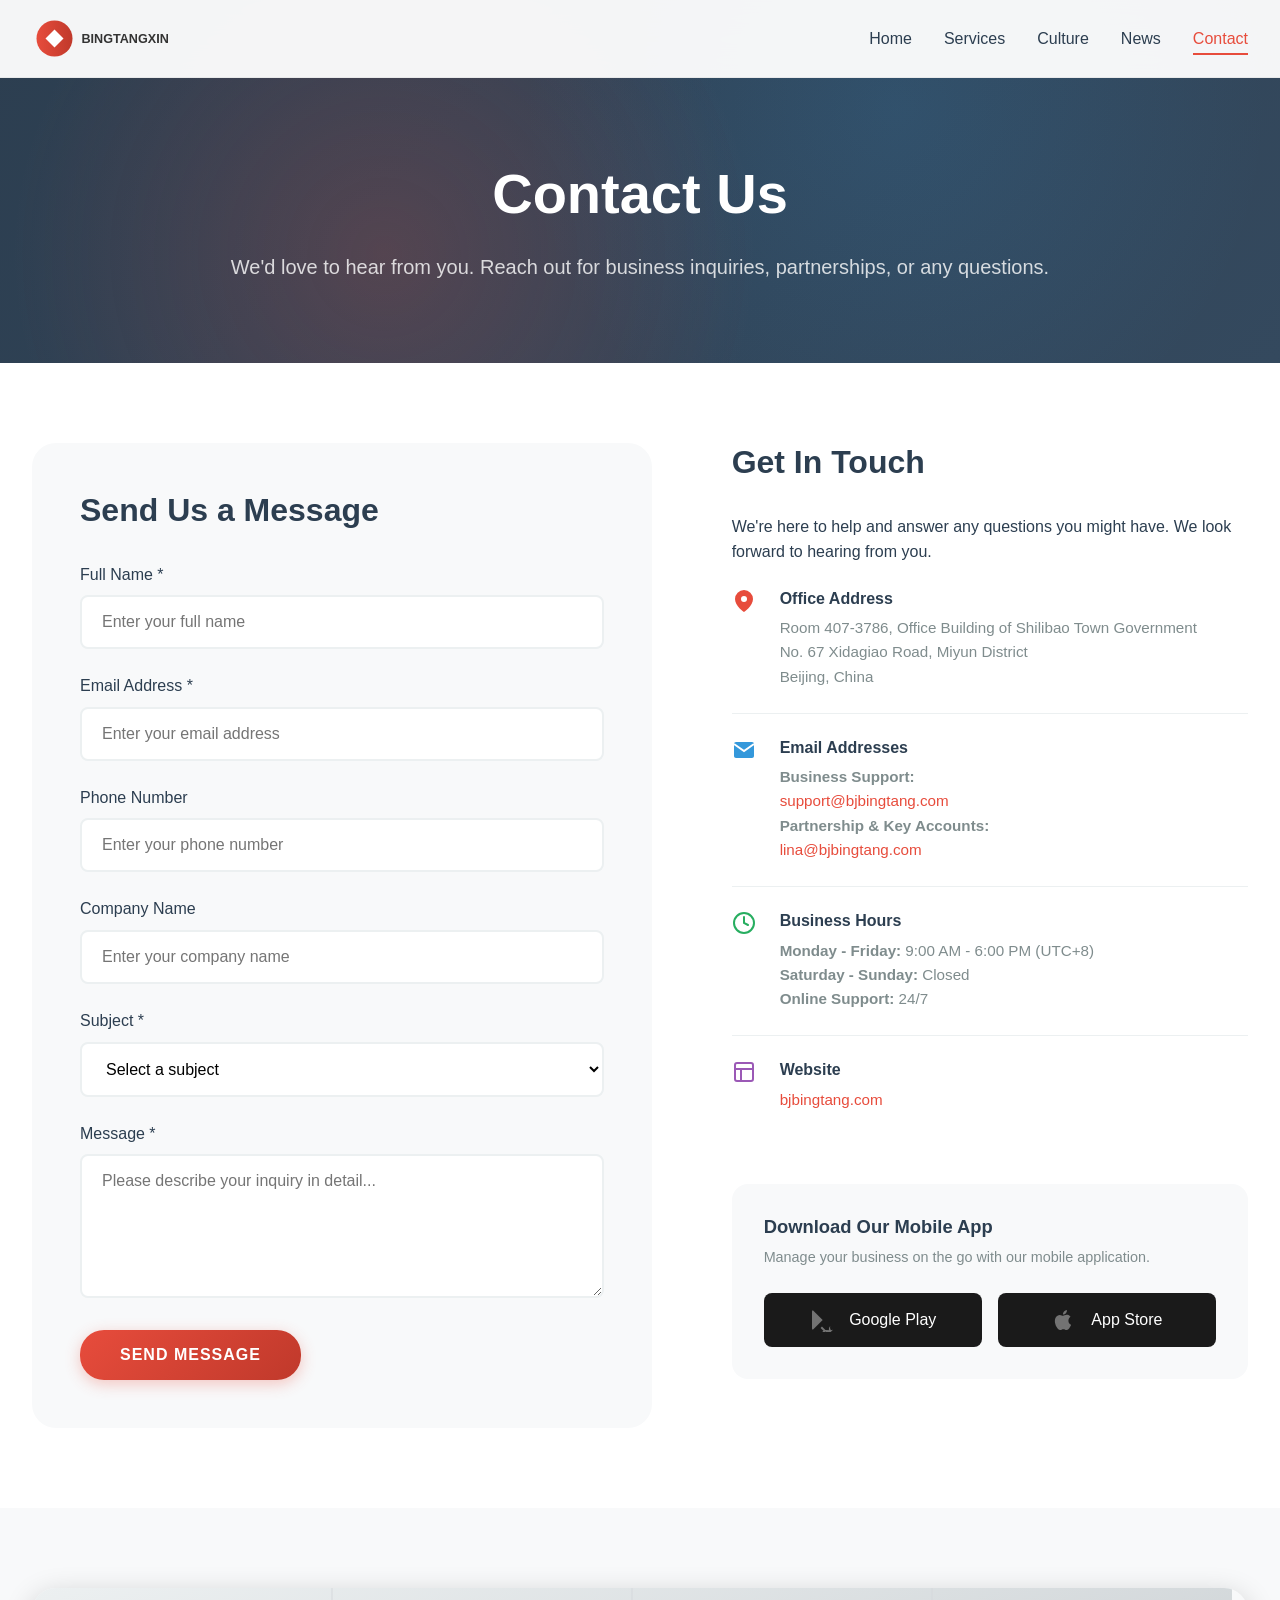
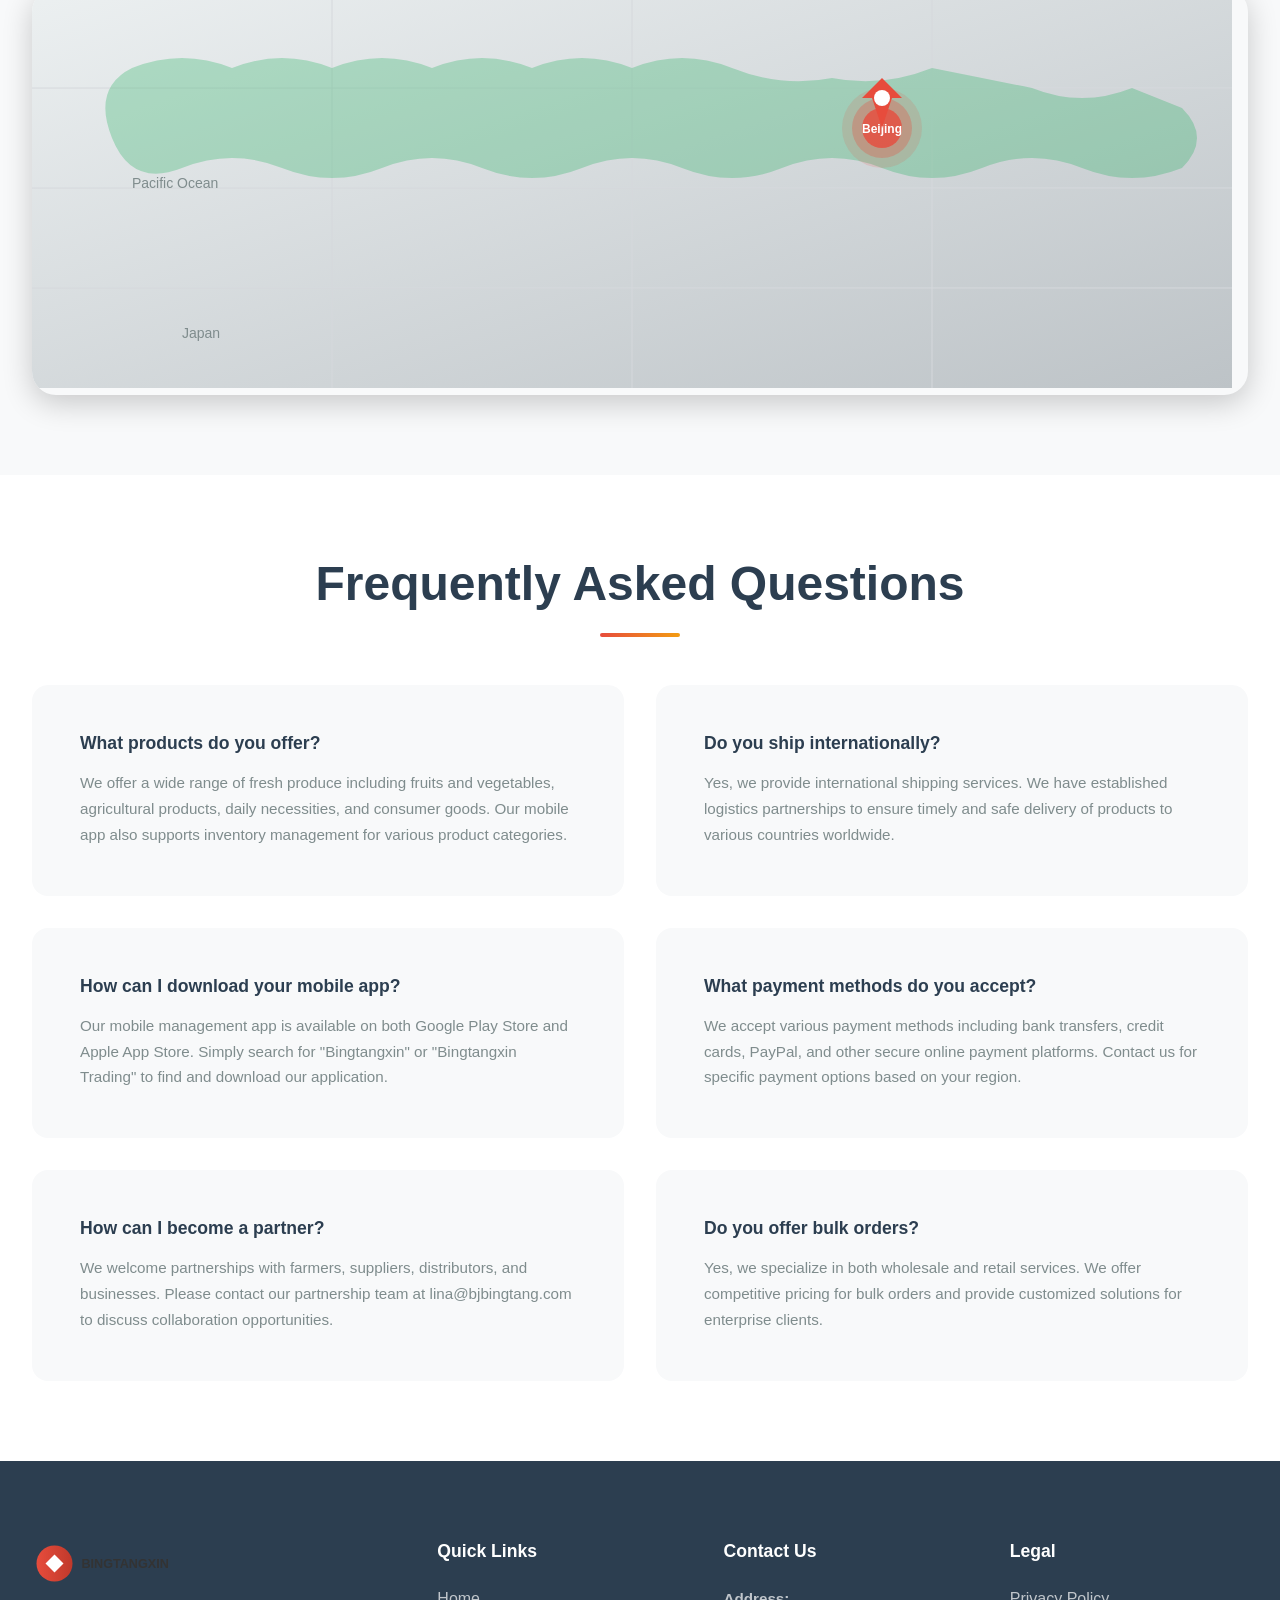
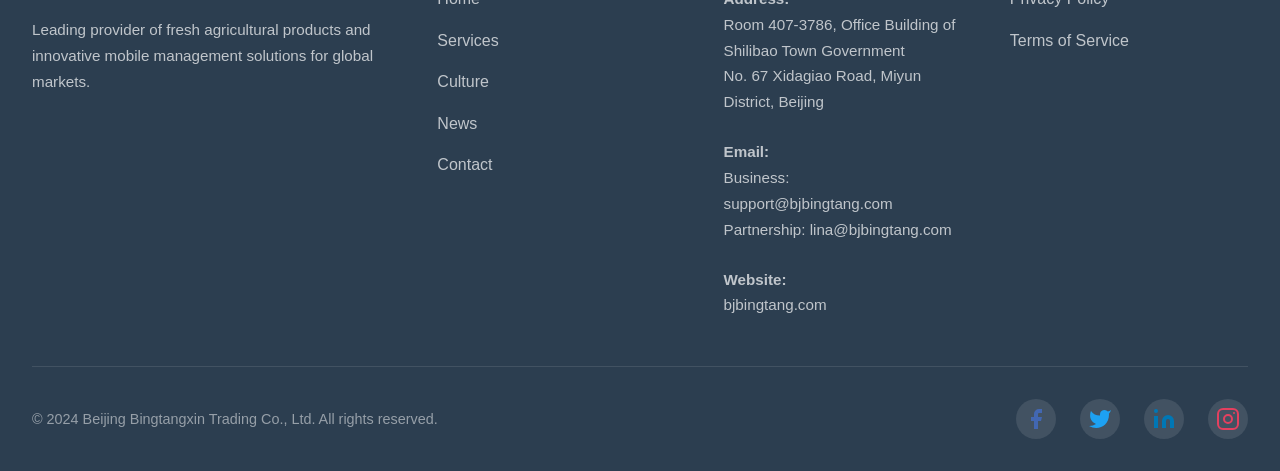
==== contact.html @ b42d0521 "bjjinlei" ====
<!DOCTYPE html>
<html lang="en">
<head>
    <meta charset="UTF-8">
    <meta name="viewport" content="width=device-width, initial-scale=1.0">
    <meta name="description" content="Contact Beijing Bingtangxin Trading Co., Ltd. - Get in touch with us for business inquiries, partnerships, and support.">
    <meta name="keywords" content="contact us, business inquiry, partnership, customer support, Beijing trading company">
    <meta name="robots" content="index, follow">
    <meta name="author" content="Beijing Bingtangxin Trading Co., Ltd.">
    <meta property="og:title" content="Contact Us - Beijing Bingtangxin Trading Co., Ltd.">
    <meta property="og:description" content="Get in touch with us for business inquiries, partnerships, and support. We're here to help.">
    <meta property="og:type" content="website">
    <meta property="og:url" content="https://bjbingtang.com/contact.html">
    <link rel="canonical" href="https://bjbingtang.com/contact.html">
    <title>Contact Us - Beijing Bingtangxin Trading Co., Ltd.</title>
    <link rel="stylesheet" href="css/style.css">
</head>
<body>
    <!-- Navigation -->
    <nav class="navbar" id="navbar">
        <div class="nav-container">
            <a href="index.html" class="logo">
                <svg viewBox="0 0 200 50" width="180" height="45">
                    <defs>
                        <linearGradient id="logoGrad" x1="0%" y1="0%" x2="100%" y2="0%">
                            <stop offset="0%" style="stop-color:#e74c3c"/>
                            <stop offset="100%" style="stop-color:#c0392b"/>
                        </linearGradient>
                    </defs>
                    <circle cx="25" cy="25" r="20" fill="url(#logoGrad)"/>
                    <path d="M15 25 L25 15 L35 25 L25 35 Z" fill="white"/>
                    <text x="55" y="30" font-family="Arial, sans-serif" font-size="14" font-weight="bold" fill="#333">BINGTANGXIN</text>
                </svg>
            </a>
            <ul class="nav-menu" id="navMenu">
                <li><a href="index.html">Home</a></li>
                <li><a href="services.html">Services</a></li>
                <li><a href="culture.html">Culture</a></li>
                <li><a href="news.html">News</a></li>
                <li><a href="contact.html" class="active">Contact</a></li>
            </ul>
            <button class="menu-toggle" id="menuToggle">
                <svg viewBox="0 0 24 24" width="24" height="24">
                    <path d="M3 12h18M3 6h18M3 18h18" stroke="currentColor" stroke-width="2" stroke-linecap="round"/>
                </svg>
            </button>
        </div>
    </nav>

    <!-- Page Header -->
    <section class="page-header">
        <div class="page-header-content">
            <h1 class="animate-fade-in">Contact Us</h1>
            <p class="animate-fade-in-delay">We'd love to hear from you. Reach out for business inquiries, partnerships, or any questions.</p>
        </div>
    </section>

    <!-- Contact Section -->
    <section class="contact-section">
        <div class="container">
            <div class="contact-grid">
                <!-- Contact Form -->
                <div class="contact-form-wrapper animate-on-scroll">
                    <h2>Send Us a Message</h2>
                    <form class="contact-form" id="contactForm">
                        <div class="form-group">
                            <label for="name">Full Name *</label>
                            <input type="text" id="name" name="name" required placeholder="Enter your full name">
                        </div>
                        <div class="form-group">
                            <label for="email">Email Address *</label>
                            <input type="email" id="email" name="email" required placeholder="Enter your email address">
                        </div>
                        <div class="form-group">
                            <label for="phone">Phone Number</label>
                            <input type="tel" id="phone" name="phone" placeholder="Enter your phone number">
                        </div>
                        <div class="form-group">
                            <label for="company">Company Name</label>
                            <input type="text" id="company" name="company" placeholder="Enter your company name">
                        </div>
                        <div class="form-group">
                            <label for="subject">Subject *</label>
                            <select id="subject" name="subject" required>
                                <option value="">Select a subject</option>
                                <option value="business">Business Inquiry</option>
                                <option value="partnership">Partnership Opportunity</option>
                                <option value="support">Technical Support</option>
                                <option value="products">Product Information</option>
                                <option value="mobile-app">Mobile App Support</option>
                                <option value="other">Other</option>
                            </select>
                        </div>
                        <div class="form-group">
                            <label for="message">Message *</label>
                            <textarea id="message" name="message" rows="6" required placeholder="Please describe your inquiry in detail..."></textarea>
                        </div>
                        <button type="submit" class="btn btn-primary">Send Message</button>
                    </form>
                </div>

                <!-- Contact Information -->
                <div class="contact-info-wrapper animate-on-scroll">
                    <h2>Get In Touch</h2>
                    <p>We're here to help and answer any questions you might have. We look forward to hearing from you.</p>
                    
                    <div class="contact-details">
                        <div class="contact-item">
                            <div class="contact-icon">
                                <svg viewBox="0 0 24 24" width="24" height="24">
                                    <path d="M21 10c0 7-9 13-9 13s-9-6-9-13a9 9 0 0118 0z" fill="#e74c3c"/>
                                    <circle cx="12" cy="10" r="3" fill="white"/>
                                </svg>
                            </div>
                            <div class="contact-text">
                                <h3>Office Address</h3>
                                <p>Room 407-3786, Office Building of Shilibao Town Government<br>No. 67 Xidagiao Road, Miyun District<br>Beijing, China</p>
                            </div>
                        </div>

                        <div class="contact-item">
                            <div class="contact-icon">
                                <svg viewBox="0 0 24 24" width="24" height="24">
                                    <path d="M4 4h16c1.1 0 2 .9 2 2v12c0 1.1-.9 2-2 2H4c-1.1 0-2-.9-2-2V6c0-1.1.9-2 2-2z" fill="#3498db"/>
                                    <polyline points="22,6 12,13 2,6" stroke="white" stroke-width="2" fill="none"/>
                                </svg>
                            </div>
                            <div class="contact-text">
                                <h3>Email Addresses</h3>
                                <p><strong>Business Support:</strong><br><a href="mailto:support@bjbingtang.com">support@bjbingtang.com</a></p>
                                <p><strong>Partnership & Key Accounts:</strong><br><a href="mailto:lina@bjbingtang.com">lina@bjbingtang.com</a></p>
                            </div>
                        </div>

                        <div class="contact-item">
                            <div class="contact-icon">
                                <svg viewBox="0 0 24 24" width="24" height="24">
                                    <circle cx="12" cy="12" r="10" stroke="#27ae60" stroke-width="2" fill="none"/>
                                    <path d="M12 6v6l4 2" stroke="#27ae60" stroke-width="2" stroke-linecap="round" fill="none"/>
                                </svg>
                            </div>
                            <div class="contact-text">
                                <h3>Business Hours</h3>
                                <p><strong>Monday - Friday:</strong> 9:00 AM - 6:00 PM (UTC+8)<br><strong>Saturday - Sunday:</strong> Closed<br><strong>Online Support:</strong> 24/7</p>
                            </div>
                        </div>

                        <div class="contact-item">
                            <div class="contact-icon">
                                <svg viewBox="0 0 24 24" width="24" height="24">
                                    <rect x="3" y="3" width="18" height="18" rx="2" stroke="#9b59b6" stroke-width="2" fill="none"/>
                                    <path d="M3 9h18M9 21V9" stroke="#9b59b6" stroke-width="2"/>
                                </svg>
                            </div>
                            <div class="contact-text">
                                <h3>Website</h3>
                                <p><a href="https://bjbingtang.com" target="_blank">bjbingtang.com</a></p>
                            </div>
                        </div>
                    </div>

                    <!-- Mobile App Download -->
                    <div class="app-download-section">
                        <h3>Download Our Mobile App</h3>
                        <p>Manage your business on the go with our mobile application.</p>
                        <div class="app-buttons">
                            <a href="https://play.google.com/store" target="_blank" class="app-store-btn">
                                <svg viewBox="0 0 24 24" width="24" height="24">
                                    <path d="M3 20.5v-17c0-.59.34-1.11.84-1.35L13.69 12l-9.85 9.85c-.5-.24-.84-.76-.84-1.35zm13.46 1.5l-3.5-3.5-1.41 1.41 2.88 2.88-2.88 2.88 1.41 1.41 3.5-3.5c.78.5 1.65.79 2.57.79 1.34 0 2.57-.53 3.49-1.39l-.01-.01c-.91-.85-1.45-2.08-1.45-3.39 0-.55.09-1.07.25-1.56l.01.01c-.92.9-1.45 2.15-1.45 3.52 0 1.15.46 2.23 1.25 3.05l3.5-3.5c.16.09.31.2.45.31l.01.01c-.05.03-.11.05-.17.08l.01.01c-1.06.46-2.22.72-3.43.72z" fill="#737373"/>
                                </svg>
                                Google Play
                            </a>
                            <a href="https://apps.apple.com" target="_blank" class="app-store-btn">
                                <svg viewBox="0 0 24 24" width="24" height="24">
                                    <path d="M18.71 19.5c-.83 1.24-1.71 2.45-3.05 2.47-1.34.03-1.77-.79-3.29-.79-1.53 0-2 .77-3.27.82-1.31.05-2.3-1.32-3.14-2.53C4.25 17 2.94 12.45 4.7 9.39c.87-1.52 2.43-2.48 4.12-2.51 1.28-.02 2.5.87 3.29.87.78 0 2.26-1.07 3.81-.91.65.03 2.47.26 3.64 1.98-.09.06-2.17 1.28-2.15 3.81.03 3.02 2.65 4.03 2.68 4.04-.03.07-.42 1.44-1.38 2.83M13 3.5c.73-.83 1.94-1.46 2.94-1.5.13 1.17-.34 2.35-1.04 3.19-.69.85-1.83 1.51-2.95 1.42-.15-1.15.41-2.35 1.05-3.11z" fill="#737373"/>
                                </svg>
                                App Store
                            </a>
                        </div>
                    </div>
                </div>
            </div>
        </div>
    </section>

    <!-- Map Section -->
    <section class="map-section">
        <div class="container">
            <div class="map-wrapper animate-on-scroll">
                <svg viewBox="0 0 1200 400" width="1200" height="400">
                    <defs>
                        <linearGradient id="mapGrad" x1="0%" y1="0%" x2="100%" y2="100%">
                            <stop offset="0%" style="stop-color:#ecf0f1"/>
                            <stop offset="100%" style="stop-color:#bdc3c7"/>
                        </linearGradient>
                    </defs>
                    <rect width="1200" height="400" fill="url(#mapGrad)"/>
                    <!-- Map grid lines -->
                    <path d="M0 100 L1200 100" stroke="#d5d8dc" stroke-width="1"/>
                    <path d="M0 200 L1200 200" stroke="#d5d8dc" stroke-width="1"/>
                    <path d="M0 300 L1200 300" stroke="#d5d8dc" stroke-width="1"/>
                    <path d="M300 0 L300 400" stroke="#d5d8dc" stroke-width="1"/>
                    <path d="M600 0 L600 400" stroke="#d5d8dc" stroke-width="1"/>
                    <path d="M900 0 L900 400" stroke="#d5d8dc" stroke-width="1"/>
                    <!-- China outline simplified -->
                    <path d="M700 80 Q750 100 800 90 Q850 100 900 80 Q950 90 1000 100 Q1050 120 1100 100 L1150 120 Q1180 150 1150 180 Q1100 200 1050 180 Q1000 160 950 180 Q900 200 850 180 Q800 160 750 180 Q700 200 650 180 Q600 160 550 180 Q500 200 450 180 Q400 160 350 180 Q300 200 250 180 Q200 160 150 180 Q100 200 80 150 Q60 100 100 80 Q150 60 200 80 Q250 60 300 80 Q350 60 400 80 Q450 60 500 80 Q550 60 600 80 Q650 60 700 80 Z" fill="#27ae60" opacity="0.3"/>
                    <!-- Beijing marker -->
                    <circle cx="850" cy="140" r="20" fill="#e74c3c" opacity="0.8"/>
                    <circle cx="850" cy="140" r="30" fill="#e74c3c" opacity="0.3"/>
                    <circle cx="850" cy="140" r="40" fill="#e74c3c" opacity="0.15"/>
                    <text x="850" y="145" text-anchor="middle" font-family="Arial" font-size="12" font-weight="bold" fill="white">Beijing</text>
                    <!-- Location pin icon -->
                    <path d="M850 140 L840 110 L830 110 L850 90 L870 110 L860 110 Z" fill="#e74c3c"/>
                    <circle cx="850" cy="110" r="8" fill="white"/>
                    <!-- Labels -->
                    <text x="100" y="200" font-family="Arial" font-size="14" fill="#7f8c8d">Pacific Ocean</text>
                    <text x="150" y="350" font-family="Arial" font-size="14" fill="#7f8c8d">Japan</text>
                    <text x="300" cy="350" font-family="Arial" font-size="14" fill="#7f8c8d">Korea</text>
                </svg>
            </div>
        </div>
    </section>

    <!-- FAQ Section -->
    <section class="faq-section">
        <div class="container">
            <h2 class="section-title animate-on-scroll">Frequently Asked Questions</h2>
            <div class="faq-grid">
                <div class="faq-item animate-on-scroll">
                    <h3>What products do you offer?</h3>
                    <p>We offer a wide range of fresh produce including fruits and vegetables, agricultural products, daily necessities, and consumer goods. Our mobile app also supports inventory management for various product categories.</p>
                </div>
                <div class="faq-item animate-on-scroll">
                    <h3>Do you ship internationally?</h3>
                    <p>Yes, we provide international shipping services. We have established logistics partnerships to ensure timely and safe delivery of products to various countries worldwide.</p>
                </div>
                <div class="faq-item animate-on-scroll">
                    <h3>How can I download your mobile app?</h3>
                    <p>Our mobile management app is available on both Google Play Store and Apple App Store. Simply search for "Bingtangxin" or "Bingtangxin Trading" to find and download our application.</p>
                </div>
                <div class="faq-item animate-on-scroll">
                    <h3>What payment methods do you accept?</h3>
                    <p>We accept various payment methods including bank transfers, credit cards, PayPal, and other secure online payment platforms. Contact us for specific payment options based on your region.</p>
                </div>
                <div class="faq-item animate-on-scroll">
                    <h3>How can I become a partner?</h3>
                    <p>We welcome partnerships with farmers, suppliers, distributors, and businesses. Please contact our partnership team at lina@bjbingtang.com to discuss collaboration opportunities.</p>
                </div>
                <div class="faq-item animate-on-scroll">
                    <h3>Do you offer bulk orders?</h3>
                    <p>Yes, we specialize in both wholesale and retail services. We offer competitive pricing for bulk orders and provide customized solutions for enterprise clients.</p>
                </div>
            </div>
        </div>
    </section>

    <!-- Footer -->
    <footer class="footer" id="footer">
        <div class="container">
            <div class="footer-content">
                <div class="footer-section">
                    <svg viewBox="0 0 200 50" width="180" height="45" class="footer-logo">
                        <defs>
                            <linearGradient id="logoGrad2" x1="0%" y1="0%" x2="100%" y2="0%">
                                <stop offset="0%" style="stop-color:#e74c3c"/>
                                <stop offset="100%" style="stop-color:#c0392b"/>
                            </linearGradient>
                        </defs>
                        <circle cx="25" cy="25" r="20" fill="url(#logoGrad2)"/>
                        <path d="M15 25 L25 15 L35 25 L25 35 Z" fill="white"/>
                        <text x="55" y="30" font-family="Arial, sans-serif" font-size="14" font-weight="bold" fill="#333">BINGTANGXIN</text>
                    </svg>
                    <p>Leading provider of fresh agricultural products and innovative mobile management solutions for global markets.</p>
                </div>
                <div class="footer-section">
                    <h4>Quick Links</h4>
                    <ul>
                        <li><a href="index.html">Home</a></li>
                        <li><a href="services.html">Services</a></li>
                        <li><a href="culture.html">Culture</a></li>
                        <li><a href="news.html">News</a></li>
                        <li><a href="contact.html">Contact</a></li>
                    </ul>
                </div>
                <div class="footer-section">
                    <h4>Contact Us</h4>
                    <p><strong>Address:</strong><br>Room 407-3786, Office Building of Shilibao Town Government<br>No. 67 Xidagiao Road, Miyun District, Beijing</p>
                    <p><strong>Email:</strong><br>Business: support@bjbingtang.com<br>Partnership: lina@bjbingtang.com</p>
                    <p><strong>Website:</strong><br>bjbingtang.com</p>
                </div>
                <div class="footer-section">
                    <h4>Legal</h4>
                    <ul>
                        <li><a href="privacy.html">Privacy Policy</a></li>
                        <li><a href="terms.html">Terms of Service</a></li>
                    </ul>
                </div>
            </div>
            <div class="footer-bottom">
                <p>&copy; 2024 Beijing Bingtangxin Trading Co., Ltd. All rights reserved.</p>
                <div class="social-links">
                    <a href="#" aria-label="Facebook">
                        <svg viewBox="0 0 24 24" width="24" height="24">
                            <path d="M18 2h-3a5 5 0 00-5 5v3H7v4h3v8h4v-8h3l1-4h-4V7a1 1 0 011-1h3z" fill="#4267B2"/>
                        </svg>
                    </a>
                    <a href="#" aria-label="Twitter">
                        <svg viewBox="0 0 24 24" width="24" height="24">
                            <path d="M23 3a10.9 10.9 0 01-3.14 1.53 4.48 4.48 0 00-7.86 3v1A10.66 10.66 0 013 4s-4 9 5 13a11.64 11.64 0 01-7 2c9 5 20 0 20-11.5a4.5 4.5 0 00-.08-.83A7.72 7.72 0 0023 3z" fill="#1DA1F2"/>
                        </svg>
                    </a>
                    <a href="#" aria-label="LinkedIn">
                        <svg viewBox="0 0 24 24" width="24" height="24">
                            <path d="M16 8a6 6 0 016 6v7h-4v-7a2 2 0 00-2-2 2 2 0 00-2 2v7h-4v-7a6 6 0 016-6zM2 9h4v12H2zM4 6a2 2 0 100-4 2 2 0 000 4z" fill="#0077B5"/>
                        </svg>
                    </a>
                    <a href="#" aria-label="Instagram">
                        <svg viewBox="0 0 24 24" width="24" height="24">
                            <rect x="2" y="2" width="20" height="20" rx="5" stroke="#E4405F" stroke-width="2" fill="none"/>
                            <circle cx="12" cy="12" r="4" stroke="#E4405F" stroke-width="2" fill="none"/>
                            <circle cx="18" cy="6" r="1" fill="#E4405F"/>
                        </svg>
                    </a>
                </div>
            </div>
        </div>
    </footer>

    <script src="js/main.js"></script>
</body>
</html>
---- css/style.css ----
/* ================================================
   Beijing Bingtangxin Trading Co., Ltd.
   Corporate Website Styles
   Tesla-Inspired Modern Design
   ================================================ */

/* ================================================
   CSS Variables & Reset
   ================================================ */
:root {
    /* Primary Colors */
    --primary-color: #e74c3c;
    --primary-dark: #c0392b;
    --primary-light: #ec7063;
    
    /* Secondary Colors */
    --secondary-color: #2c3e50;
    --secondary-light: #34495e;
    
    /* Accent Colors */
    --accent-green: #27ae60;
    --accent-blue: #3498db;
    --accent-orange: #f39c12;
    --accent-purple: #9b59b6;
    --accent-teal: #1abc9c;
    
    /* Neutral Colors */
    --white: #ffffff;
    --off-white: #f8f9fa;
    --light-gray: #ecf0f1;
    --medium-gray: #bdc3c7;
    --dark-gray: #7f8c8d;
    --black: #1a1a1a;
    
    /* Typography */
    --font-primary: 'Segoe UI', Roboto, Helvetica, Arial, sans-serif;
    --font-heading: 'Segoe UI', Roboto, Helvetica, Arial, sans-serif;
    
    /* Spacing */
    --spacing-xs: 0.5rem;
    --spacing-sm: 1rem;
    --spacing-md: 1.5rem;
    --spacing-lg: 2rem;
    --spacing-xl: 3rem;
    --spacing-xxl: 5rem;
    
    /* Transitions */
    --transition-fast: 0.2s ease;
    --transition-normal: 0.3s ease;
    --transition-slow: 0.5s ease;
    --transition-smooth: 0.6s cubic-bezier(0.4, 0, 0.2, 1);
    
    /* Shadows */
    --shadow-sm: 0 2px 4px rgba(0, 0, 0, 0.1);
    --shadow-md: 0 4px 12px rgba(0, 0, 0, 0.15);
    --shadow-lg: 0 8px 30px rgba(0, 0, 0, 0.2);
    --shadow-xl: 0 20px 60px rgba(0, 0, 0, 0.3);
    
    /* Border Radius */
    --radius-sm: 4px;
    --radius-md: 8px;
    --radius-lg: 16px;
    --radius-xl: 24px;
    --radius-full: 50%;
}

/* Reset & Base */
*, *::before, *::after {
    margin: 0;
    padding: 0;
    box-sizing: border-box;
}

html {
    scroll-behavior: smooth;
    font-size: 16px;
}

body {
    font-family: var(--font-primary);
    font-size: 1rem;
    line-height: 1.6;
    color: var(--secondary-color);
    background-color: var(--white);
    overflow-x: hidden;
    -webkit-font-smoothing: antialiased;
    -moz-osx-font-smoothing: grayscale;
}

a {
    text-decoration: none;
    color: inherit;
    transition: var(--transition-fast);
}

ul {
    list-style: none;
}

img {
    max-width: 100%;
    height: auto;
    display: block;
}

button {
    font-family: inherit;
    cursor: pointer;
    border: none;
    outline: none;
    background: none;
}

input, textarea, select {
    font-family: inherit;
    font-size: inherit;
    outline: none;
    border: none;
}

/* ================================================
   Container
   ================================================ */
.container {
    width: 100%;
    max-width: 1400px;
    margin: 0 auto;
    padding: 0 var(--spacing-lg);
}

/* ================================================
   Typography
   ================================================ */
h1, h2, h3, h4, h5, h6 {
    font-family: var(--font-heading);
    font-weight: 600;
    line-height: 1.2;
    color: var(--secondary-color);
}

h1 { font-size: 3.5rem; }
h2 { font-size: 2.5rem; }
h3 { font-size: 1.75rem; }
h4 { font-size: 1.25rem; }

.section-title {
    text-align: center;
    font-size: 3rem;
    margin-bottom: var(--spacing-xl);
    position: relative;
    padding-bottom: var(--spacing-md);
}

.section-title::after {
    content: '';
    position: absolute;
    bottom: 0;
    left: 50%;
    transform: translateX(-50%);
    width: 80px;
    height: 4px;
    background: linear-gradient(90deg, var(--primary-color), var(--accent-orange));
    border-radius: 2px;
}

.section-badge {
    display: inline-block;
    padding: 0.5rem 1.5rem;
    background: linear-gradient(135deg, var(--primary-color), var(--primary-dark));
    color: var(--white);
    font-size: 0.875rem;
    font-weight: 600;
    text-transform: uppercase;
    letter-spacing: 2px;
    border-radius: var(--radius-xl);
    margin-bottom: var(--spacing-md);
}

/* ================================================
   Navigation
   ================================================ */
.navbar {
    position: fixed;
    top: 0;
    left: 0;
    width: 100%;
    z-index: 1000;
    background: rgba(255, 255, 255, 0.95);
    backdrop-filter: blur(20px);
    -webkit-backdrop-filter: blur(20px);
    border-bottom: 1px solid rgba(0, 0, 0, 0.05);
    transition: var(--transition-smooth);
}

.navbar.scrolled {
    background: rgba(255, 255, 255, 0.98);
    box-shadow: var(--shadow-md);
}

.nav-container {
    display: flex;
    justify-content: space-between;
    align-items: center;
    max-width: 1400px;
    margin: 0 auto;
    padding: 1rem 2rem;
}

.logo {
    display: flex;
    align-items: center;
    transition: var(--transition-normal);
}

.logo:hover {
    transform: scale(1.02);
}

.nav-menu {
    display: flex;
    gap: var(--spacing-lg);
    align-items: center;
}

.nav-menu li a {
    position: relative;
    padding: 0.5rem 0;
    font-weight: 500;
    color: var(--secondary-color);
    transition: var(--transition-normal);
}

.nav-menu li a::after {
    content: '';
    position: absolute;
    bottom: 0;
    left: 0;
    width: 0;
    height: 2px;
    background: var(--primary-color);
    transition: var(--transition-normal);
}

.nav-menu li a:hover::after,
.nav-menu li a.active::after {
    width: 100%;
}

.nav-menu li a:hover,
.nav-menu li a.active {
    color: var(--primary-color);
}

.menu-toggle {
    display: none;
    padding: 0.5rem;
    color: var(--secondary-color);
    transition: var(--transition-fast);
}

.menu-toggle:hover {
    color: var(--primary-color);
}

/* ================================================
   Buttons
   ================================================ */
.btn {
    display: inline-flex;
    align-items: center;
    justify-content: center;
    padding: 1rem 2.5rem;
    font-size: 1rem;
    font-weight: 600;
    text-transform: uppercase;
    letter-spacing: 1px;
    border-radius: var(--radius-xl);
    transition: var(--transition-smooth);
    position: relative;
    overflow: hidden;
}

.btn::before {
    content: '';
    position: absolute;
    top: 0;
    left: -100%;
    width: 100%;
    height: 100%;
    background: linear-gradient(90deg, transparent, rgba(255, 255, 255, 0.2), transparent);
    transition: var(--transition-slow);
}

.btn:hover::before {
    left: 100%;
}

.btn-primary {
    background: linear-gradient(135deg, var(--primary-color), var(--primary-dark));
    color: var(--white);
    box-shadow: 0 4px 15px rgba(231, 76, 60, 0.3);
}

.btn-primary:hover {
    transform: translateY(-2px);
    box-shadow: 0 8px 25px rgba(231, 76, 60, 0.4);
}

.btn-secondary {
    background: transparent;
    color: var(--white);
    border: 2px solid var(--white);
}

.btn-secondary:hover {
    background: var(--white);
    color: var(--primary-color);
}

/* ================================================
   Hero Section
   ================================================ */
.hero {
    position: relative;
    min-height: 100vh;
    display: flex;
    align-items: center;
    justify-content: center;
    background: linear-gradient(135deg, var(--secondary-color) 0%, var(--secondary-light) 50%, var(--primary-dark) 100%);
    overflow: hidden;
}

.hero::before {
    content: '';
    position: absolute;
    top: 0;
    left: 0;
    width: 100%;
    height: 100%;
    background: 
        radial-gradient(circle at 20% 80%, rgba(231, 76, 60, 0.3) 0%, transparent 50%),
        radial-gradient(circle at 80% 20%, rgba(52, 152, 219, 0.2) 0%, transparent 50%),
        radial-gradient(circle at 50% 50%, rgba(39, 174, 96, 0.1) 0%, transparent 50%);
    animation: heroGlow 8s ease-in-out infinite;
}

@keyframes heroGlow {
    0%, 100% { opacity: 1; }
    50% { opacity: 0.7; }
}

.hero-content {
    position: relative;
    z-index: 10;
    text-align: center;
    max-width: 900px;
    padding: 0 var(--spacing-lg);
}

.hero-title {
    font-size: 4rem;
    font-weight: 700;
    color: var(--white);
    margin-bottom: var(--spacing-lg);
    text-shadow: 0 4px 20px rgba(0, 0, 0, 0.3);
    animation: fadeInUp 1s ease forwards;
}

.hero-subtitle {
    font-size: 1.5rem;
    color: rgba(255, 255, 255, 0.9);
    margin-bottom: var(--spacing-xl);
    animation: fadeInUp 1s ease 0.2s forwards;
    opacity: 0;
}

.hero-buttons {
    display: flex;
    gap: var(--spacing-md);
    justify-content: center;
    animation: fadeInUp 1s ease 0.4s forwards;
    opacity: 0;
}

.hero-overlay {
    position: absolute;
    bottom: 0;
    left: 0;
    width: 100%;
    height: 200px;
    background: linear-gradient(to top, var(--white), transparent);
}

.scroll-indicator {
    position: absolute;
    bottom: 100px;
    left: 50%;
    transform: translateX(-50%);
    animation: bounce 2s infinite;
}

@keyframes bounce {
    0%, 20%, 50%, 80%, 100% { transform: translateX(-50%) translateY(0); }
    40% { transform: translateX(-50%) translateY(-15px); }
    60% { transform: translateX(-50%) translateY(-7px); }
}

/* ================================================
   Page Header
   ================================================ */
.page-header {
    padding: 160px 0 80px;
    background: linear-gradient(135deg, var(--secondary-color) 0%, var(--secondary-light) 100%);
    text-align: center;
    position: relative;
    overflow: hidden;
}

.page-header::before {
    content: '';
    position: absolute;
    top: 0;
    left: 0;
    width: 100%;
    height: 100%;
    background: 
        radial-gradient(circle at 30% 70%, rgba(231, 76, 60, 0.2) 0%, transparent 40%),
        radial-gradient(circle at 70% 30%, rgba(52, 152, 219, 0.15) 0%, transparent 40%);
}

.page-header-content {
    position: relative;
    z-index: 10;
}

.page-header h1 {
    color: var(--white);
    font-size: 3.5rem;
    margin-bottom: var(--spacing-md);
}

.page-header p {
    color: rgba(255, 255, 255, 0.8);
    font-size: 1.25rem;
}

/* ================================================
   Features Section
   ================================================ */
.features {
    padding: var(--spacing-xxl) 0;
    background: var(--white);
}

.features-grid {
    display: grid;
    grid-template-columns: repeat(4, 1fr);
    gap: var(--spacing-lg);
}

.feature-card {
    background: var(--white);
    padding: var(--spacing-xl);
    border-radius: var(--radius-lg);
    box-shadow: var(--shadow-md);
    text-align: center;
    transition: var(--transition-smooth);
    position: relative;
    overflow: hidden;
}

.feature-card::before {
    content: '';
    position: absolute;
    top: 0;
    left: 0;
    width: 100%;
    height: 4px;
    background: linear-gradient(90deg, var(--primary-color), var(--accent-orange));
    transform: scaleX(0);
    transform-origin: left;
    transition: var(--transition-normal);
}

.feature-card:hover::before {
    transform: scaleX(1);
}

.feature-card:hover {
    transform: translateY(-10px);
    box-shadow: var(--shadow-xl);
}

.feature-icon {
    margin-bottom: var(--spacing-md);
    transition: var(--transition-smooth);
}

.feature-card:hover .feature-icon {
    transform: scale(1.1) rotate(5deg);
}

.feature-card h3 {
    margin-bottom: var(--spacing-sm);
    font-size: 1.25rem;
}

.feature-card p {
    color: var(--dark-gray);
    font-size: 0.95rem;
}

/* ================================================
   App Showcase Section
   ================================================ */
.app-showcase {
    padding: var(--spacing-xxl) 0;
    background: linear-gradient(180deg, var(--off-white) 0%, var(--white) 100%);
}

.showcase-content {
    display: grid;
    grid-template-columns: 1fr 1fr;
    gap: var(--spacing-xxl);
    align-items: center;
}

.showcase-text h2 {
    font-size: 2.5rem;
    margin-bottom: var(--spacing-md);
}

.showcase-text > p {
    color: var(--dark-gray);
    margin-bottom: var(--spacing-lg);
    font-size: 1.1rem;
}

.app-features-list {
    margin-bottom: var(--spacing-lg);
}

.app-features-list li {
    display: flex;
    align-items: center;
    gap: var(--spacing-sm);
    padding: var(--spacing-sm) 0;
    font-size: 1rem;
    color: var(--secondary-color);
}

.app-features-list svg {
    flex-shrink: 0;
}

.app-buttons {
    display: flex;
    gap: var(--spacing-md);
}

.app-store-btn {
    display: inline-flex;
    align-items: center;
    gap: var(--spacing-sm);
    padding: 0.875rem 1.5rem;
    background: var(--black);
    color: var(--white);
    border-radius: var(--radius-md);
    font-weight: 500;
    transition: var(--transition-smooth);
}

.app-store-btn:hover {
    transform: translateY(-3px);
    box-shadow: var(--shadow-lg);
}

.showcase-visual {
    display: flex;
    justify-content: center;
}

.phone-mockup {
    animation: float 4s ease-in-out infinite;
}

@keyframes float {
    0%, 100% { transform: translateY(0); }
    50% { transform: translateY(-20px); }
}

/* ================================================
   Stats Section
   ================================================ */
.stats {
    padding: var(--spacing-xxl) 0;
    background: linear-gradient(135deg, var(--secondary-color) 0%, var(--secondary-light) 100%);
}

.stats-grid {
    display: grid;
    grid-template-columns: repeat(4, 1fr);
    gap: var(--spacing-lg);
}

.stat-item {
    text-align: center;
}

.stat-number {
    font-size: 4rem;
    font-weight: 700;
    color: var(--primary-color);
    line-height: 1;
    margin-bottom: var(--spacing-sm);
}

.stat-label {
    color: rgba(255, 255, 255, 0.8);
    font-size: 1.1rem;
    text-transform: uppercase;
    letter-spacing: 1px;
}

/* ================================================
   CTA Section
   ================================================ */
.cta {
    padding: var(--spacing-xxl) 0;
    background: linear-gradient(135deg, var(--primary-color) 0%, var(--primary-dark) 100%);
    text-align: center;
    position: relative;
    overflow: hidden;
}

.cta::before {
    content: '';
    position: absolute;
    top: 0;
    left: 0;
    width: 100%;
    height: 100%;
    background: 
        radial-gradient(circle at 20% 50%, rgba(255, 255, 255, 0.1) 0%, transparent 50%),
        radial-gradient(circle at 80% 50%, rgba(255, 255, 255, 0.1) 0%, transparent 50%);
}

.cta h2 {
    color: var(--white);
    font-size: 2.5rem;
    margin-bottom: var(--spacing-md);
    position: relative;
    z-index: 10;
}

.cta p {
    color: rgba(255, 255, 255, 0.9);
    font-size: 1.2rem;
    max-width: 700px;
    margin: 0 auto var(--spacing-lg);
    position: relative;
    z-index: 10;
}

/* ================================================
   Services Section
   ================================================ */
.services-section {
    padding: var(--spacing-xxl) 0;
    background: var(--white);
}

.service-block {
    display: grid;
    grid-template-columns: 1fr 1fr;
    gap: var(--spacing-xxl);
    align-items: center;
    padding: var(--spacing-xxl) 0;
    border-bottom: 1px solid var(--light-gray);
}

.service-block:last-child {
    border-bottom: none;
}

.service-block.reverse {
    direction: rtl;
}

.service-block.reverse > * {
    direction: ltr;
}

.service-content h2 {
    font-size: 2rem;
    margin-bottom: var(--spacing-md);
}

.service-content > p {
    color: var(--dark-gray);
    margin-bottom: var(--spacing-lg);
    font-size: 1.05rem;
    line-height: 1.8;
}

.service-icon {
    margin-bottom: var(--spacing-md);
}

.service-features {
    display: grid;
    grid-template-columns: 1fr 1fr;
    gap: var(--spacing-sm);
}

.service-features li {
    display: flex;
    align-items: center;
    gap: var(--spacing-xs);
    font-size: 0.95rem;
    padding: var(--spacing-xs) 0;
}

.service-image {
    display: flex;
    justify-content: center;
    transition: var(--transition-smooth);
}

.service-image:hover {
    transform: scale(1.02);
}

.app-platforms {
    display: flex;
    gap: var(--spacing-md);
    margin-top: var(--spacing-lg);
}

.platform-link {
    display: inline-flex;
    align-items: center;
    gap: var(--spacing-sm);
    padding: 0.75rem 1.25rem;
    background: var(--off-white);
    border-radius: var(--radius-md);
    font-weight: 500;
    transition: var(--transition-normal);
}

.platform-link:hover {
    background: var(--primary-color);
    color: var(--white);
}

/* ================================================
   Mission & Vision Sections
   ================================================ */
.mission-section,
.vision-section {
    padding: var(--spacing-xxl) 0;
    background: var(--off-white);
}

.mission-content,
.vision-content {
    display: grid;
    grid-template-columns: 1fr 1fr;
    gap: var(--spacing-xxl);
    align-items: center;
}

.vision-section {
    background: var(--white);
}

.mission-text h2,
.vision-text h2 {
    font-size: 2.5rem;
    margin-bottom: var(--spacing-lg);
}

.mission-text p,
.vision-text p {
    color: var(--dark-gray);
    font-size: 1.1rem;
    line-height: 1.8;
    margin-bottom: var(--spacing-md);
}

/* ================================================
   Values Section
   ================================================ */
.values-section {
    padding: var(--spacing-xxl) 0;
    background: var(--white);
}

.values-grid {
    display: grid;
    grid-template-columns: repeat(3, 1fr);
    gap: var(--spacing-lg);
}

.value-card {
    background: var(--off-white);
    padding: var(--spacing-xl);
    border-radius: var(--radius-lg);
    text-align: center;
    transition: var(--transition-smooth);
}

.value-card:hover {
    transform: translateY(-8px);
    box-shadow: var(--shadow-lg);
}

.value-icon {
    margin-bottom: var(--spacing-md);
}

.value-card h3 {
    margin-bottom: var(--spacing-sm);
}

.value-card p {
    color: var(--dark-gray);
    font-size: 0.95rem;
}

/* ================================================
   Team Culture Section
   ================================================ */
.team-section {
    padding: var(--spacing-xxl) 0;
    background: linear-gradient(180deg, var(--off-white) 0%, var(--white) 100%);
}

.team-grid {
    display: grid;
    grid-template-columns: repeat(4, 1fr);
    gap: var(--spacing-lg);
}

.team-card {
    background: var(--white);
    padding: var(--spacing-xl);
    border-radius: var(--radius-lg);
    text-align: center;
    box-shadow: var(--shadow-sm);
    transition: var(--transition-smooth);
}

.team-card:hover {
    transform: translateY(-5px);
    box-shadow: var(--shadow-md);
}

.team-icon {
    margin-bottom: var(--spacing-md);
}

.team-card h3 {
    font-size: 1.1rem;
    margin-bottom: var(--spacing-sm);
}

.team-card p {
    color: var(--dark-gray);
    font-size: 0.9rem;
}

/* ================================================
   Commitment Section
   ================================================ */
.commitment-section {
    padding: var(--spacing-xxl) 0;
    background: var(--secondary-color);
}

.commitment-section .section-title {
    color: var(--white);
}

.commitment-section .section-title::after {
    background: var(--primary-color);
}

.commitment-grid {
    display: grid;
    grid-template-columns: repeat(4, 1fr);
    gap: var(--spacing-lg);
}

.commitment-item {
    padding: var(--spacing-xl);
    background: rgba(255, 255, 255, 0.05);
    border-radius: var(--radius-lg);
    border: 1px solid rgba(255, 255, 255, 0.1);
    transition: var(--transition-smooth);
}

.commitment-item:hover {
    background: rgba(255, 255, 255, 0.1);
    transform: translateY(-5px);
}

.commitment-number {
    font-size: 3rem;
    font-weight: 700;
    color: var(--primary-color);
    margin-bottom: var(--spacing-sm);
}

.commitment-item h3 {
    color: var(--white);
    font-size: 1.2rem;
    margin-bottom: var(--spacing-sm);
}

.commitment-item p {
    color: rgba(255, 255, 255, 0.7);
    font-size: 0.95rem;
}

/* ================================================
   News Section
   ================================================ */
.featured-news {
    padding: var(--spacing-xxl) 0;
    background: var(--white);
}

.featured-article {
    display: grid;
    grid-template-columns: 1.5fr 1fr;
    gap: var(--spacing-xl);
    background: var(--off-white);
    border-radius: var(--radius-xl);
    overflow: hidden;
    box-shadow: var(--shadow-lg);
}

.article-badge {
    display: inline-block;
    padding: 0.5rem 1rem;
    background: var(--primary-color);
    color: var(--white);
    font-size: 0.875rem;
    font-weight: 600;
    border-radius: var(--radius-md);
    margin-bottom: var(--spacing-md);
}

.featured-article h2 {
    font-size: 2rem;
    margin-bottom: var(--spacing-sm);
}

.article-date {
    color: var(--dark-gray);
    font-size: 0.9rem;
    margin-bottom: var(--spacing-md);
}

.article-content {
    padding: var(--spacing-xl);
    display: flex;
    flex-direction: column;
    justify-content: center;
}

.article-content p {
    color: var(--dark-gray);
    font-size: 1rem;
    line-height: 1.8;
    margin-bottom: var(--spacing-lg);
}

.news-grid-section {
    padding: var(--spacing-xxl) 0;
    background: var(--off-white);
}

.news-grid {
    display: grid;
    grid-template-columns: repeat(3, 1fr);
    gap: var(--spacing-lg);
}

.news-card {
    background: var(--white);
    border-radius: var(--radius-lg);
    overflow: hidden;
    box-shadow: var(--shadow-sm);
    transition: var(--transition-smooth);
}

.news-card:hover {
    transform: translateY(-8px);
    box-shadow: var(--shadow-lg);
}

.news-image {
    height: 200px;
    overflow: hidden;
}

.news-image svg {
    width: 100%;
    height: 100%;
    object-fit: cover;
}

.news-content {
    padding: var(--spacing-lg);
}

.news-category {
    display: inline-block;
    padding: 0.25rem 0.75rem;
    background: var(--accent-blue);
    color: var(--white);
    font-size: 0.75rem;
    font-weight: 600;
    text-transform: uppercase;
    border-radius: var(--radius-sm);
    margin-bottom: var(--spacing-sm);
}

.news-card h3 {
    font-size: 1.1rem;
    margin-bottom: var(--spacing-xs);
    line-height: 1.4;
}

.news-date {
    color: var(--dark-gray);
    font-size: 0.85rem;
    margin-bottom: var(--spacing-sm);
}

.news-content p {
    color: var(--dark-gray);
    font-size: 0.9rem;
    line-height: 1.6;
}

/* ================================================
   Insights Section
   ================================================ */
.insights-section {
    padding: var(--spacing-xxl) 0;
    background: var(--white);
}

.insights-grid {
    display: grid;
    grid-template-columns: repeat(3, 1fr);
    gap: var(--spacing-lg);
}

.insight-card {
    background: var(--off-white);
    padding: var(--spacing-xl);
    border-radius: var(--radius-lg);
    transition: var(--transition-smooth);
}

.insight-card:hover {
    transform: translateY(-5px);
    box-shadow: var(--shadow-md);
}

.insight-icon {
    margin-bottom: var(--spacing-md);
}

.insight-card h3 {
    font-size: 1.15rem;
    margin-bottom: var(--spacing-sm);
}

.insight-card p {
    color: var(--dark-gray);
    font-size: 0.95rem;
    margin-bottom: var(--spacing-md);
}

.read-more {
    color: var(--primary-color);
    font-weight: 600;
    display: inline-flex;
    align-items: center;
    gap: 0.5rem;
}

.read-more:hover {
    color: var(--primary-dark);
}

/* ================================================
   Newsletter Section
   ================================================ */
.newsletter-section {
    padding: var(--spacing-xxl) 0;
    background: linear-gradient(135deg, var(--accent-teal) 0%, var(--accent-blue) 100%);
}

.newsletter-content {
    text-align: center;
    max-width: 600px;
    margin: 0 auto;
}

.newsletter-content h2 {
    color: var(--white);
    font-size: 2rem;
    margin-bottom: var(--spacing-sm);
}

.newsletter-content p {
    color: rgba(255, 255, 255, 0.9);
    margin-bottom: var(--spacing-lg);
}

.newsletter-form {
    display: flex;
    gap: var(--spacing-sm);
}

.newsletter-form input {
    flex: 1;
    padding: 1rem 1.5rem;
    border-radius: var(--radius-xl);
    border: none;
    font-size: 1rem;
}

.newsletter-form .btn {
    padding: 1rem 2rem;
    background: var(--secondary-color);
}

.newsletter-form .btn:hover {
    background: var(--secondary-light);
}

/* ================================================
   Contact Section
   ================================================ */
.contact-section {
    padding: var(--spacing-xxl) 0;
    background: var(--white);
}

.contact-grid {
    display: grid;
    grid-template-columns: 1.2fr 1fr;
    gap: var(--spacing-xxl);
}

.contact-form-wrapper {
    background: var(--off-white);
    padding: var(--spacing-xl);
    border-radius: var(--radius-xl);
}

.contact-form-wrapper h2,
.contact-info-wrapper h2 {
    font-size: 2rem;
    margin-bottom: var(--spacing-lg);
}

.form-group {
    margin-bottom: var(--spacing-md);
}

.form-group label {
    display: block;
    font-weight: 500;
    margin-bottom: var(--spacing-xs);
    color: var(--secondary-color);
}

.form-group input,
.form-group select,
.form-group textarea {
    width: 100%;
    padding: 1rem 1.25rem;
    border: 2px solid var(--light-gray);
    border-radius: var(--radius-md);
    background: var(--white);
    transition: var(--transition-fast);
}

.form-group input:focus,
.form-group select:focus,
.form-group textarea:focus {
    border-color: var(--primary-color);
    box-shadow: 0 0 0 3px rgba(231, 76, 60, 0.1);
}

.contact-details {
    margin-bottom: var(--spacing-xl);
}

.contact-item {
    display: flex;
    gap: var(--spacing-md);
    padding: var(--spacing-md) 0;
    border-bottom: 1px solid var(--light-gray);
}

.contact-item:last-child {
    border-bottom: none;
}

.contact-icon {
    flex-shrink: 0;
}

.contact-text h3 {
    font-size: 1rem;
    margin-bottom: var(--spacing-xs);
}

.contact-text p {
    color: var(--dark-gray);
    font-size: 0.95rem;
    line-height: 1.6;
}

.contact-text a {
    color: var(--primary-color);
}

.contact-text a:hover {
    color: var(--primary-dark);
}

.app-download-section {
    background: var(--off-white);
    padding: var(--spacing-lg);
    border-radius: var(--radius-lg);
}

.app-download-section h3 {
    font-size: 1.15rem;
    margin-bottom: var(--spacing-xs);
}

.app-download-section > p {
    color: var(--dark-gray);
    font-size: 0.9rem;
    margin-bottom: var(--spacing-md);
}

.app-download-section .app-buttons {
    display: flex;
    gap: var(--spacing-sm);
}

.app-download-section .app-store-btn {
    flex: 1;
    justify-content: center;
}

/* ================================================
   Map Section
   ================================================ */
.map-section {
    padding: var(--spacing-xxl) 0;
    background: var(--off-white);
}

.map-wrapper {
    border-radius: var(--radius-xl);
    overflow: hidden;
    box-shadow: var(--shadow-lg);
}

/* ================================================
   FAQ Section
   ================================================ */
.faq-section {
    padding: var(--spacing-xxl) 0;
    background: var(--white);
}

.faq-grid {
    display: grid;
    grid-template-columns: repeat(2, 1fr);
    gap: var(--spacing-lg);
}

.faq-item {
    background: var(--off-white);
    padding: var(--spacing-xl);
    border-radius: var(--radius-lg);
    transition: var(--transition-smooth);
}

.faq-item:hover {
    box-shadow: var(--shadow-md);
}

.faq-item h3 {
    font-size: 1.1rem;
    margin-bottom: var(--spacing-sm);
    color: var(--secondary-color);
}

.faq-item p {
    color: var(--dark-gray);
    font-size: 0.95rem;
    line-height: 1.7;
}

/* ================================================
   Legal Content
   ================================================ */
.legal-content {
    padding: var(--spacing-xxl) 0;
    background: var(--white);
}

.legal-section {
    max-width: 900px;
    margin: 0 auto;
    padding: var(--spacing-xl) 0;
    border-bottom: 1px solid var(--light-gray);
}

.legal-section:last-child {
    border-bottom: none;
}

.legal-section h2 {
    font-size: 1.75rem;
    margin-bottom: var(--spacing-md);
    color: var(--secondary-color);
}

.legal-section h3 {
    font-size: 1.25rem;
    margin: var(--spacing-lg) 0 var(--spacing-sm);
    color: var(--secondary-color);
}

.legal-section h4 {
    font-size: 1.1rem;
    margin: var(--spacing-md) 0 var(--spacing-sm);
    color: var(--secondary-color);
}

.legal-section p {
    color: var(--dark-gray);
    font-size: 1rem;
    line-height: 1.8;
    margin-bottom: var(--spacing-md);
}

.legal-section ul {
    margin-bottom: var(--spacing-md);
    padding-left: var(--spacing-lg);
}

.legal-section li {
    color: var(--dark-gray);
    font-size: 1rem;
    line-height: 1.8;
    margin-bottom: var(--spacing-xs);
    position: relative;
}

.legal-section li::before {
    content: '•';
    color: var(--primary-color);
    position: absolute;
    left: -1rem;
}

.legal-section a {
    color: var(--primary-color);
}

.legal-section a:hover {
    color: var(--primary-dark);
    text-decoration: underline;
}

/* ================================================
   Footer
   ================================================ */
.footer {
    background: var(--secondary-color);
    color: var(--white);
    padding: var(--spacing-xxl) 0 0;
}

.footer-content {
    display: grid;
    grid-template-columns: 1.5fr 1fr 1fr 1fr;
    gap: var(--spacing-xl);
    padding-bottom: var(--spacing-xl);
    border-bottom: 1px solid rgba(255, 255, 255, 0.1);
}

.footer-section p {
    color: rgba(255, 255, 255, 0.7);
    font-size: 0.95rem;
    line-height: 1.7;
    margin-top: var(--spacing-md);
}

.footer-section h4 {
    color: var(--white);
    font-size: 1.1rem;
    margin-bottom: var(--spacing-md);
}

.footer-section ul li {
    margin-bottom: var(--spacing-sm);
}

.footer-section ul li a {
    color: rgba(255, 255, 255, 0.7);
    transition: var(--transition-fast);
}

.footer-section ul li a:hover {
    color: var(--primary-color);
}

.footer-bottom {
    display: flex;
    justify-content: space-between;
    align-items: center;
    padding: var(--spacing-lg) 0;
}

.footer-bottom p {
    color: rgba(255, 255, 255, 0.5);
    font-size: 0.9rem;
}

.social-links {
    display: flex;
    gap: var(--spacing-md);
}

.social-links a {
    display: flex;
    align-items: center;
    justify-content: center;
    width: 40px;
    height: 40px;
    border-radius: var(--radius-full);
    background: rgba(255, 255, 255, 0.1);
    transition: var(--transition-normal);
}

.social-links a:hover {
    background: var(--primary-color);
    transform: translateY(-3px);
}

/* ================================================
   Animations
   ================================================ */
@keyframes fadeInUp {
    from {
        opacity: 0;
        transform: translateY(30px);
    }
    to {
        opacity: 1;
        transform: translateY(0);
    }
}

.animate-fade-in {
    animation: fadeInUp 1s ease forwards;
}

.animate-fade-in-delay {
    animation: fadeInUp 1s ease 0.2s forwards;
    opacity: 0;
}

.animate-fade-in-delay-2 {
    animation: fadeInUp 1s ease 0.4s forwards;
    opacity: 0;
}

.animate-on-scroll {
    opacity: 0;
    transform: translateY(30px);
    transition: opacity 0.6s ease, transform 0.6s ease;
}

.animate-on-scroll.visible {
    opacity: 1;
    transform: translateY(0);
}

/* ================================================
   Responsive Design
   ================================================ */
@media (max-width: 1200px) {
    .features-grid {
        grid-template-columns: repeat(2, 1fr);
    }
    
    .stats-grid {
        grid-template-columns: repeat(2, 1fr);
    }
    
    .values-grid {
        grid-template-columns: repeat(2, 1fr);
    }
    
    .team-grid {
        grid-template-columns: repeat(2, 1fr);
    }
    
    .commitment-grid {
        grid-template-columns: repeat(2, 1fr);
    }
}

@media (max-width: 992px) {
    .nav-menu {
        position: fixed;
        top: 0;
        right: -100%;
        width: 80%;
        max-width: 400px;
        height: 100vh;
        background: var(--white);
        flex-direction: column;
        justify-content: center;
        gap: var(--spacing-xl);
        box-shadow: var(--shadow-xl);
        transition: var(--transition-smooth);
        z-index: 1001;
    }
    
    .nav-menu.active {
        right: 0;
    }
    
    .menu-toggle {
        display: block;
        z-index: 1002;
    }
    
    .hero-title {
        font-size: 2.5rem;
    }
    
    .hero-subtitle {
        font-size: 1.2rem;
    }
    
    .showcase-content {
        grid-template-columns: 1fr;
        text-align: center;
    }
    
    .app-features-list {
        text-align: left;
    }
    
    .app-buttons {
        justify-content: center;
    }
    
    .service-block {
        grid-template-columns: 1fr;
        gap: var(--spacing-xl);
    }
    
    .service-block.reverse {
        direction: ltr;
    }
    
    .mission-content,
    .vision-content {
        grid-template-columns: 1fr;
        text-align: center;
    }
    
    .featured-article {
        grid-template-columns: 1fr;
    }
    
    .news-grid {
        grid-template-columns: repeat(2, 1fr);
    }
    
    .insights-grid {
        grid-template-columns: repeat(2, 1fr);
    }
    
    .contact-grid {
        grid-template-columns: 1fr;
    }
    
    .faq-grid {
        grid-template-columns: 1fr;
    }
    
    .footer-content {
        grid-template-columns: repeat(2, 1fr);
    }
}

@media (max-width: 768px) {
    h1 { font-size: 2.5rem; }
    h2 { font-size: 2rem; }
    
    .section-title {
        font-size: 2rem;
    }
    
    .hero-title {
        font-size: 2rem;
    }
    
    .hero-buttons {
        flex-direction: column;
        align-items: center;
    }
    
    .features-grid {
        grid-template-columns: 1fr;
    }
    
    .stats-grid {
        grid-template-columns: 1fr;
    }
    
    .stat-number {
        font-size: 3rem;
    }
    
    .values-grid {
        grid-template-columns: 1fr;
    }
    
    .team-grid {
        grid-template-columns: 1fr;
    }
    
    .commitment-grid {
        grid-template-columns: 1fr;
    }
    
    .news-grid {
        grid-template-columns: 1fr;
    }
    
    .insights-grid {
        grid-template-columns: 1fr;
    }
    
    .newsletter-form {
        flex-direction: column;
    }
    
    .footer-content {
        grid-template-columns: 1fr;
        text-align: center;
    }
    
    .footer-bottom {
        flex-direction: column;
        gap: var(--spacing-md);
    }
}

@media (max-width: 480px) {
    .container {
        padding: 0 var(--spacing-sm);
    }
    
    .hero-title {
        font-size: 1.75rem;
    }
    
    .page-header h1 {
        font-size: 2rem;
    }
    
    .service-features {
        grid-template-columns: 1fr;
    }
    
    .app-platforms {
        flex-direction: column;
    }
    
    .app-download-section .app-buttons {
        flex-direction: column;
    }
}

/* ================================================
   Accessibility
   ================================================ */
.sr-only {
    position: absolute;
    width: 1px;
    height: 1px;
    padding: 0;
    margin: -1px;
    overflow: hidden;
    clip: rect(0, 0, 0, 0);
    white-space: nowrap;
    border: 0;
}

:focus-visible {
    outline: 3px solid var(--primary-color);
    outline-offset: 2px;
}

/* Reduced Motion */
@media (prefers-reduced-motion: reduce) {
    *,
    *::before,
    *::after {
        animation-duration: 0.01ms !important;
        animation-iteration-count: 1 !important;
        transition-duration: 0.01ms !important;
    }
    
    html {
        scroll-behavior: auto;
    }
}
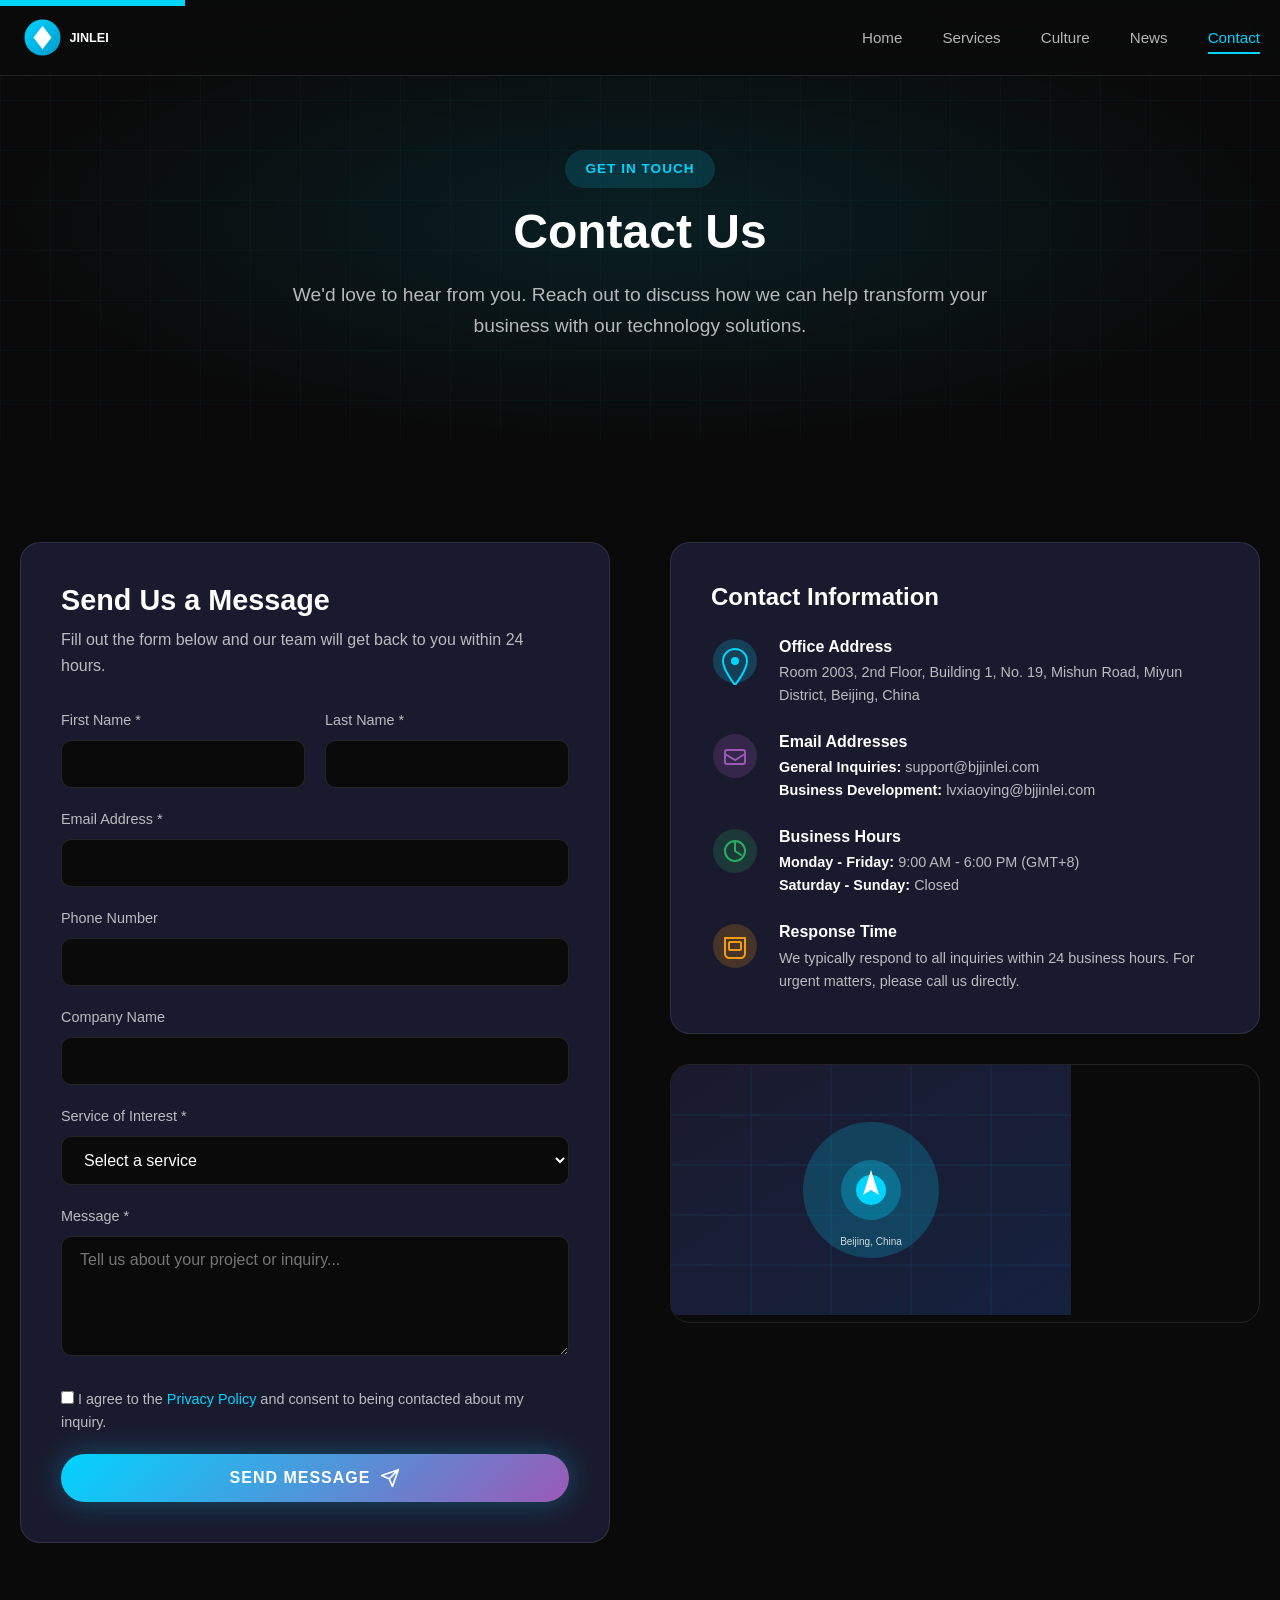
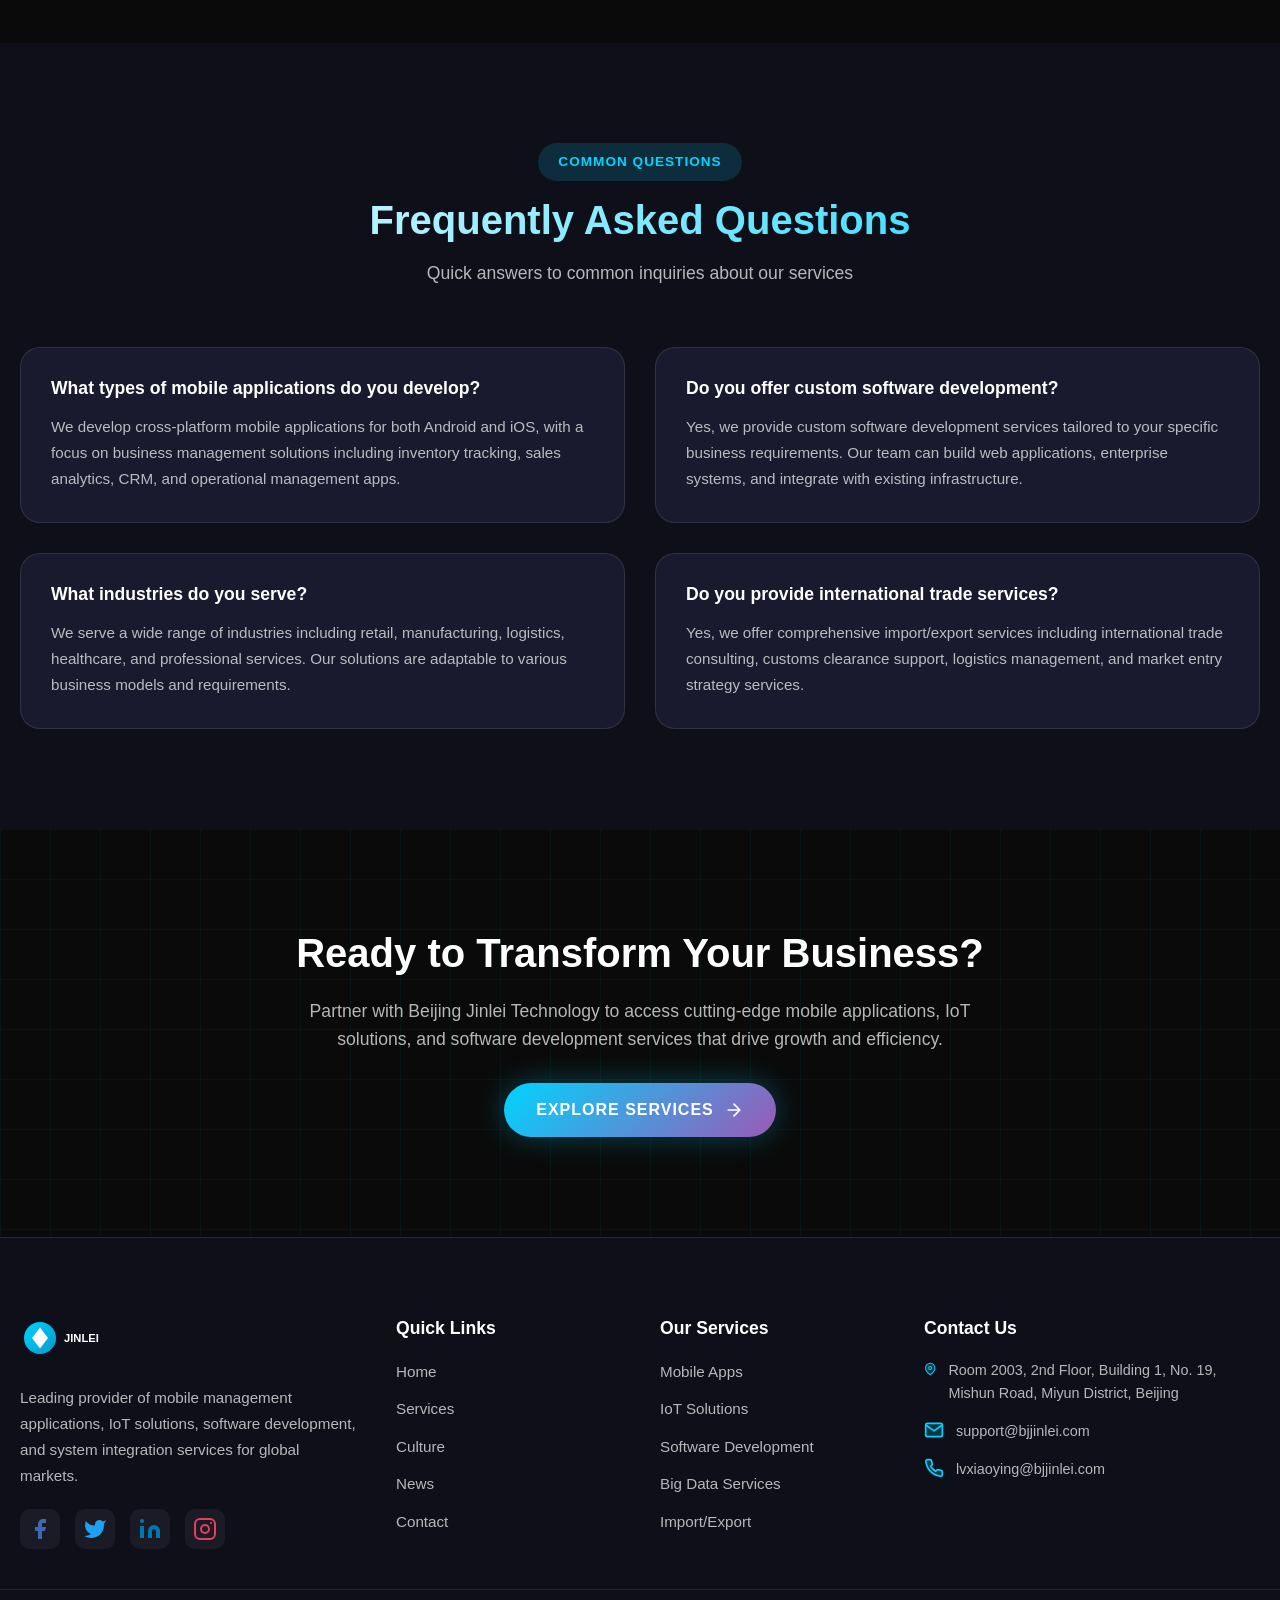
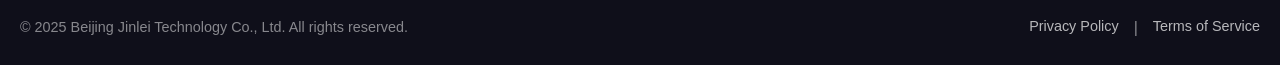
==== commit e020ba58: "bjjinlei1" ====
--- a/contact.html
+++ b/contact.html
@@ -3,33 +3,53 @@
 <head>
     <meta charset="UTF-8">
     <meta name="viewport" content="width=device-width, initial-scale=1.0">
-    <meta name="description" content="Contact Beijing Bingtangxin Trading Co., Ltd. - Get in touch with us for business inquiries, partnerships, and support.">
-    <meta name="keywords" content="contact us, business inquiry, partnership, customer support, Beijing trading company">
+    <meta name="description" content="Contact Beijing Jinlei Technology - Get in touch with our team for inquiries about mobile apps, IoT solutions, software development, and system integration services.">
+    <meta name="keywords" content="contact Beijing Jinlei, tech support, mobile app inquiry, IoT solutions contact, software development inquiry">
     <meta name="robots" content="index, follow">
-    <meta name="author" content="Beijing Bingtangxin Trading Co., Ltd.">
-    <meta property="og:title" content="Contact Us - Beijing Bingtangxin Trading Co., Ltd.">
-    <meta property="og:description" content="Get in touch with us for business inquiries, partnerships, and support. We're here to help.">
+    <meta name="author" content="Beijing Jinlei Technology Co., Ltd.">
+    <meta name="theme-color" content="#0a0a0a">
+    <meta property="og:title" content="Contact Us - Beijing Jinlei Technology Co., Ltd.">
+    <meta property="og:description" content="Get in touch with Beijing Jinlei Technology for inquiries about our technology solutions and services.">
     <meta property="og:type" content="website">
-    <meta property="og:url" content="https://bjbingtang.com/contact.html">
-    <link rel="canonical" href="https://bjbingtang.com/contact.html">
-    <title>Contact Us - Beijing Bingtangxin Trading Co., Ltd.</title>
+    <meta property="og:url" content="https://bjjinlei.com/contact.html">
+    <link rel="canonical" href="https://bjjinlei.com/contact.html">
+    <title>Contact Us - Beijing Jinlei Technology Co., Ltd.</title>
     <link rel="stylesheet" href="css/style.css">
 </head>
 <body>
+    <!-- Preloader -->
+    <div class="preloader" id="preloader">
+        <div class="preloader-content">
+            <svg viewBox="0 0 100 100" width="80" height="80" class="preloader-logo">
+                <defs>
+                    <linearGradient id="preloaderGrad" x1="0%" y1="0%" x2="100%" y2="100%">
+                        <stop offset="0%" style="stop-color:#00d4ff"/>
+                        <stop offset="100%" style="stop-color:#0099cc"/>
+                    </linearGradient>
+                </defs>
+                <circle cx="50" cy="50" r="45" fill="none" stroke="url(#preloaderGrad)" stroke-width="3" stroke-dasharray="283" stroke-dashoffset="0">
+                    <animate attributeName="stroke-dashoffset" from="283" to="0" dur="2s" repeatCount="indefinite"/>
+                </circle>
+                <polygon points="50,20 80,50 50,80 20,50" fill="url(#preloaderGrad)" opacity="0.8"/>
+            </svg>
+            <p class="preloader-text">Loading Contact</p>
+        </div>
+    </div>
+
     <!-- Navigation -->
     <nav class="navbar" id="navbar">
         <div class="nav-container">
             <a href="index.html" class="logo">
                 <svg viewBox="0 0 200 50" width="180" height="45">
                     <defs>
-                        <linearGradient id="logoGrad" x1="0%" y1="0%" x2="100%" y2="0%">
-                            <stop offset="0%" style="stop-color:#e74c3c"/>
-                            <stop offset="100%" style="stop-color:#c0392b"/>
+                        <linearGradient id="logoGrad" x1="0%" y1="0%" x2="100%" y2="100%">
+                            <stop offset="0%" style="stop-color:#00d4ff"/>
+                            <stop offset="100%" style="stop-color:#0099cc"/>
                         </linearGradient>
                     </defs>
                     <circle cx="25" cy="25" r="20" fill="url(#logoGrad)"/>
-                    <path d="M15 25 L25 15 L35 25 L25 35 Z" fill="white"/>
-                    <text x="55" y="30" font-family="Arial, sans-serif" font-size="14" font-weight="bold" fill="#333">BINGTANGXIN</text>
+                    <polygon points="25,12 35,25 25,38 15,25" fill="white"/>
+                    <text x="55" y="30" font-family="Segoe UI, Roboto, Arial, sans-serif" font-size="14" font-weight="700" fill="#ffffff">JINLEI</text>
                 </svg>
             </a>
             <ul class="nav-menu" id="navMenu">
@@ -39,19 +59,37 @@
                 <li><a href="news.html">News</a></li>
                 <li><a href="contact.html" class="active">Contact</a></li>
             </ul>
-            <button class="menu-toggle" id="menuToggle">
-                <svg viewBox="0 0 24 24" width="24" height="24">
-                    <path d="M3 12h18M3 6h18M3 18h18" stroke="currentColor" stroke-width="2" stroke-linecap="round"/>
+            <button class="menu-toggle" id="menuToggle" aria-label="Toggle menu">
+                <svg viewBox="0 0 24 24" width="24" height="24" class="menu-icon">
+                    <path class="menu-line" d="M3 12h18" stroke="currentColor" stroke-width="2" stroke-linecap="round"/>
+                    <path class="menu-line" d="M3 6h18" stroke="currentColor" stroke-width="2" stroke-linecap="round"/>
+                    <path class="menu-line" d="M3 18h18" stroke="currentColor" stroke-width="2" stroke-linecap="round"/>
                 </svg>
             </button>
         </div>
     </nav>
 
+    <!-- Mobile Menu Overlay -->
+    <div class="mobile-menu-overlay" id="mobileMenuOverlay">
+        <ul class="mobile-menu">
+            <li><a href="index.html">Home</a></li>
+            <li><a href="services.html">Services</a></li>
+            <li><a href="culture.html">Culture</a></li>
+            <li><a href="news.html">News</a></li>
+            <li><a href="contact.html">Contact</a></li>
+        </ul>
+    </div>
+
     <!-- Page Header -->
     <section class="page-header">
+        <div class="page-header-background">
+            <div class="hero-grid"></div>
+            <div class="hero-gradient"></div>
+        </div>
         <div class="page-header-content">
-            <h1 class="animate-fade-in">Contact Us</h1>
-            <p class="animate-fade-in-delay">We'd love to hear from you. Reach out for business inquiries, partnerships, or any questions.</p>
+            <span class="section-badge animate-on-scroll">Get in Touch</span>
+            <h1 class="animate-on-scroll">Contact Us</h1>
+            <p class="animate-on-scroll">We'd love to hear from you. Reach out to discuss how we can help transform your business with our technology solutions.</p>
         </div>
     </section>
 
@@ -62,161 +100,160 @@
                 <!-- Contact Form -->
                 <div class="contact-form-wrapper animate-on-scroll">
                     <h2>Send Us a Message</h2>
+                    <p>Fill out the form below and our team will get back to you within 24 hours.</p>
                     <form class="contact-form" id="contactForm">
-                        <div class="form-group">
-                            <label for="name">Full Name *</label>
-                            <input type="text" id="name" name="name" required placeholder="Enter your full name">
+                        <div class="form-row">
+                            <div class="form-group">
+                                <label for="firstName">First Name *</label>
+                                <input type="text" id="firstName" name="firstName" required>
+                            </div>
+                            <div class="form-group">
+                                <label for="lastName">Last Name *</label>
+                                <input type="text" id="lastName" name="lastName" required>
+                            </div>
                         </div>
                         <div class="form-group">
                             <label for="email">Email Address *</label>
-                            <input type="email" id="email" name="email" required placeholder="Enter your email address">
+                            <input type="email" id="email" name="email" required>
                         </div>
                         <div class="form-group">
                             <label for="phone">Phone Number</label>
-                            <input type="tel" id="phone" name="phone" placeholder="Enter your phone number">
+                            <input type="tel" id="phone" name="phone">
                         </div>
                         <div class="form-group">
                             <label for="company">Company Name</label>
-                            <input type="text" id="company" name="company" placeholder="Enter your company name">
+                            <input type="text" id="company" name="company">
                         </div>
                         <div class="form-group">
-                            <label for="subject">Subject *</label>
-                            <select id="subject" name="subject" required>
-                                <option value="">Select a subject</option>
-                                <option value="business">Business Inquiry</option>
-                                <option value="partnership">Partnership Opportunity</option>
-                                <option value="support">Technical Support</option>
-                                <option value="products">Product Information</option>
-                                <option value="mobile-app">Mobile App Support</option>
+                            <label for="service">Service of Interest *</label>
+                            <select id="service" name="service" required>
+                                <option value="">Select a service</option>
+                                <option value="mobile-apps">Mobile Management Applications</option>
+                                <option value="iot">IoT Solutions</option>
+                                <option value="software">Software Development</option>
+                                <option value="system-integration">System Integration</option>
+                                <option value="big-data">Big Data Services</option>
+                                <option value="hardware">Hardware & Equipment</option>
+                                <option value="import-export">Import/Export Services</option>
+                                <option value="exhibition">Exhibition & Consulting</option>
                                 <option value="other">Other</option>
                             </select>
                         </div>
                         <div class="form-group">
                             <label for="message">Message *</label>
-                            <textarea id="message" name="message" rows="6" required placeholder="Please describe your inquiry in detail..."></textarea>
-                        </div>
-                        <button type="submit" class="btn btn-primary">Send Message</button>
+                            <textarea id="message" name="message" rows="5" required placeholder="Tell us about your project or inquiry..."></textarea>
+                        </div>
+                        <div class="form-group checkbox-group">
+                            <label class="checkbox-label">
+                                <input type="checkbox" name="privacy" required>
+                                <span class="checkmark"></span>
+                                I agree to the <a href="privacy.html">Privacy Policy</a> and consent to being contacted about my inquiry.
+                            </label>
+                        </div>
+                        <button type="submit" class="btn btn-primary btn-full">
+                            <span>Send Message</span>
+                            <svg viewBox="0 0 24 24" width="20" height="20">
+                                <path d="M22 2L11 13M22 2L15 22L11 13M22 2L2 9L11 13" stroke="currentColor" stroke-width="2" fill="none" stroke-linecap="round" stroke-linejoin="round"/>
+                            </svg>
+                        </button>
                     </form>
                 </div>
 
-                <!-- Contact Information -->
-                <div class="contact-info-wrapper animate-on-scroll">
-                    <h2>Get In Touch</h2>
-                    <p>We're here to help and answer any questions you might have. We look forward to hearing from you.</p>
-                    
-                    <div class="contact-details">
-                        <div class="contact-item">
-                            <div class="contact-icon">
-                                <svg viewBox="0 0 24 24" width="24" height="24">
-                                    <path d="M21 10c0 7-9 13-9 13s-9-6-9-13a9 9 0 0118 0z" fill="#e74c3c"/>
-                                    <circle cx="12" cy="10" r="3" fill="white"/>
-                                </svg>
-                            </div>
-                            <div class="contact-text">
-                                <h3>Office Address</h3>
-                                <p>Room 407-3786, Office Building of Shilibao Town Government<br>No. 67 Xidagiao Road, Miyun District<br>Beijing, China</p>
-                            </div>
-                        </div>
-
-                        <div class="contact-item">
-                            <div class="contact-icon">
-                                <svg viewBox="0 0 24 24" width="24" height="24">
-                                    <path d="M4 4h16c1.1 0 2 .9 2 2v12c0 1.1-.9 2-2 2H4c-1.1 0-2-.9-2-2V6c0-1.1.9-2 2-2z" fill="#3498db"/>
-                                    <polyline points="22,6 12,13 2,6" stroke="white" stroke-width="2" fill="none"/>
-                                </svg>
-                            </div>
-                            <div class="contact-text">
-                                <h3>Email Addresses</h3>
-                                <p><strong>Business Support:</strong><br><a href="mailto:support@bjbingtang.com">support@bjbingtang.com</a></p>
-                                <p><strong>Partnership & Key Accounts:</strong><br><a href="mailto:lina@bjbingtang.com">lina@bjbingtang.com</a></p>
-                            </div>
-                        </div>
-
-                        <div class="contact-item">
-                            <div class="contact-icon">
-                                <svg viewBox="0 0 24 24" width="24" height="24">
-                                    <circle cx="12" cy="12" r="10" stroke="#27ae60" stroke-width="2" fill="none"/>
-                                    <path d="M12 6v6l4 2" stroke="#27ae60" stroke-width="2" stroke-linecap="round" fill="none"/>
-                                </svg>
-                            </div>
-                            <div class="contact-text">
-                                <h3>Business Hours</h3>
-                                <p><strong>Monday - Friday:</strong> 9:00 AM - 6:00 PM (UTC+8)<br><strong>Saturday - Sunday:</strong> Closed<br><strong>Online Support:</strong> 24/7</p>
-                            </div>
-                        </div>
-
-                        <div class="contact-item">
-                            <div class="contact-icon">
-                                <svg viewBox="0 0 24 24" width="24" height="24">
-                                    <rect x="3" y="3" width="18" height="18" rx="2" stroke="#9b59b6" stroke-width="2" fill="none"/>
-                                    <path d="M3 9h18M9 21V9" stroke="#9b59b6" stroke-width="2"/>
-                                </svg>
-                            </div>
-                            <div class="contact-text">
-                                <h3>Website</h3>
-                                <p><a href="https://bjbingtang.com" target="_blank">bjbingtang.com</a></p>
-                            </div>
-                        </div>
-                    </div>
-
-                    <!-- Mobile App Download -->
-                    <div class="app-download-section">
-                        <h3>Download Our Mobile App</h3>
-                        <p>Manage your business on the go with our mobile application.</p>
-                        <div class="app-buttons">
-                            <a href="https://play.google.com/store" target="_blank" class="app-store-btn">
-                                <svg viewBox="0 0 24 24" width="24" height="24">
-                                    <path d="M3 20.5v-17c0-.59.34-1.11.84-1.35L13.69 12l-9.85 9.85c-.5-.24-.84-.76-.84-1.35zm13.46 1.5l-3.5-3.5-1.41 1.41 2.88 2.88-2.88 2.88 1.41 1.41 3.5-3.5c.78.5 1.65.79 2.57.79 1.34 0 2.57-.53 3.49-1.39l-.01-.01c-.91-.85-1.45-2.08-1.45-3.39 0-.55.09-1.07.25-1.56l.01.01c-.92.9-1.45 2.15-1.45 3.52 0 1.15.46 2.23 1.25 3.05l3.5-3.5c.16.09.31.2.45.31l.01.01c-.05.03-.11.05-.17.08l.01.01c-1.06.46-2.22.72-3.43.72z" fill="#737373"/>
-                                </svg>
-                                Google Play
-                            </a>
-                            <a href="https://apps.apple.com" target="_blank" class="app-store-btn">
-                                <svg viewBox="0 0 24 24" width="24" height="24">
-                                    <path d="M18.71 19.5c-.83 1.24-1.71 2.45-3.05 2.47-1.34.03-1.77-.79-3.29-.79-1.53 0-2 .77-3.27.82-1.31.05-2.3-1.32-3.14-2.53C4.25 17 2.94 12.45 4.7 9.39c.87-1.52 2.43-2.48 4.12-2.51 1.28-.02 2.5.87 3.29.87.78 0 2.26-1.07 3.81-.91.65.03 2.47.26 3.64 1.98-.09.06-2.17 1.28-2.15 3.81.03 3.02 2.65 4.03 2.68 4.04-.03.07-.42 1.44-1.38 2.83M13 3.5c.73-.83 1.94-1.46 2.94-1.5.13 1.17-.34 2.35-1.04 3.19-.69.85-1.83 1.51-2.95 1.42-.15-1.15.41-2.35 1.05-3.11z" fill="#737373"/>
-                                </svg>
-                                App Store
-                            </a>
-                        </div>
-                    </div>
-                </div>
-            </div>
-        </div>
-    </section>
-
-    <!-- Map Section -->
-    <section class="map-section">
-        <div class="container">
-            <div class="map-wrapper animate-on-scroll">
-                <svg viewBox="0 0 1200 400" width="1200" height="400">
-                    <defs>
-                        <linearGradient id="mapGrad" x1="0%" y1="0%" x2="100%" y2="100%">
-                            <stop offset="0%" style="stop-color:#ecf0f1"/>
-                            <stop offset="100%" style="stop-color:#bdc3c7"/>
-                        </linearGradient>
-                    </defs>
-                    <rect width="1200" height="400" fill="url(#mapGrad)"/>
-                    <!-- Map grid lines -->
-                    <path d="M0 100 L1200 100" stroke="#d5d8dc" stroke-width="1"/>
-                    <path d="M0 200 L1200 200" stroke="#d5d8dc" stroke-width="1"/>
-                    <path d="M0 300 L1200 300" stroke="#d5d8dc" stroke-width="1"/>
-                    <path d="M300 0 L300 400" stroke="#d5d8dc" stroke-width="1"/>
-                    <path d="M600 0 L600 400" stroke="#d5d8dc" stroke-width="1"/>
-                    <path d="M900 0 L900 400" stroke="#d5d8dc" stroke-width="1"/>
-                    <!-- China outline simplified -->
-                    <path d="M700 80 Q750 100 800 90 Q850 100 900 80 Q950 90 1000 100 Q1050 120 1100 100 L1150 120 Q1180 150 1150 180 Q1100 200 1050 180 Q1000 160 950 180 Q900 200 850 180 Q800 160 750 180 Q700 200 650 180 Q600 160 550 180 Q500 200 450 180 Q400 160 350 180 Q300 200 250 180 Q200 160 150 180 Q100 200 80 150 Q60 100 100 80 Q150 60 200 80 Q250 60 300 80 Q350 60 400 80 Q450 60 500 80 Q550 60 600 80 Q650 60 700 80 Z" fill="#27ae60" opacity="0.3"/>
-                    <!-- Beijing marker -->
-                    <circle cx="850" cy="140" r="20" fill="#e74c3c" opacity="0.8"/>
-                    <circle cx="850" cy="140" r="30" fill="#e74c3c" opacity="0.3"/>
-                    <circle cx="850" cy="140" r="40" fill="#e74c3c" opacity="0.15"/>
-                    <text x="850" y="145" text-anchor="middle" font-family="Arial" font-size="12" font-weight="bold" fill="white">Beijing</text>
-                    <!-- Location pin icon -->
-                    <path d="M850 140 L840 110 L830 110 L850 90 L870 110 L860 110 Z" fill="#e74c3c"/>
-                    <circle cx="850" cy="110" r="8" fill="white"/>
-                    <!-- Labels -->
-                    <text x="100" y="200" font-family="Arial" font-size="14" fill="#7f8c8d">Pacific Ocean</text>
-                    <text x="150" y="350" font-family="Arial" font-size="14" fill="#7f8c8d">Japan</text>
-                    <text x="300" cy="350" font-family="Arial" font-size="14" fill="#7f8c8d">Korea</text>
-                </svg>
+                <!-- Contact Info -->
+                <div class="contact-info-wrapper">
+                    <div class="contact-info-card animate-on-scroll">
+                        <h3>Contact Information</h3>
+                        <div class="contact-info-items">
+                            <div class="contact-info-item">
+                                <div class="contact-icon">
+                                    <svg viewBox="0 0 48 48" width="48" height="48">
+                                        <circle cx="24" cy="24" r="22" fill="rgba(0, 212, 255, 0.2)"/>
+                                        <path d="M24 12C17.4 12 12 17.4 12 24c0 9 12 24 12 24s12-15 12-24c0-6.6-5.4-12-12-12z" fill="none" stroke="#00d4ff" stroke-width="2"/>
+                                        <circle cx="24" cy="24" r="4" fill="#00d4ff"/>
+                                    </svg>
+                                </div>
+                                <div class="contact-text">
+                                    <h4>Office Address</h4>
+                                    <p>Room 2003, 2nd Floor, Building 1, No. 19, Mishun Road, Miyun District, Beijing, China</p>
+                                </div>
+                            </div>
+                            <div class="contact-info-item">
+                                <div class="contact-icon">
+                                    <svg viewBox="0 0 48 48" width="48" height="48">
+                                        <circle cx="24" cy="24" r="22" fill="rgba(155, 89, 182, 0.2)"/>
+                                        <rect x="14" y="18" width="20" height="14" rx="2" fill="none" stroke="#9b59b6" stroke-width="2"/>
+                                        <path d="M14 22L24 28L34 22" stroke="#9b59b6" stroke-width="2" fill="none"/>
+                                    </svg>
+                                </div>
+                                <div class="contact-text">
+                                    <h4>Email Addresses</h4>
+                                    <p><strong>General Inquiries:</strong> support@bjjinlei.com</p>
+                                    <p><strong>Business Development:</strong> lvxiaoying@bjjinlei.com</p>
+                                </div>
+                            </div>
+                            <div class="contact-info-item">
+                                <div class="contact-icon">
+                                    <svg viewBox="0 0 48 48" width="48" height="48">
+                                        <circle cx="24" cy="24" r="22" fill="rgba(39, 174, 96, 0.2)"/>
+                                        <circle cx="24" cy="24" r="10" fill="none" stroke="#27ae60" stroke-width="2"/>
+                                        <path d="M24 14V24L30 28" stroke="#27ae60" stroke-width="2" fill="none" stroke-linecap="round"/>
+                                    </svg>
+                                </div>
+                                <div class="contact-text">
+                                    <h4>Business Hours</h4>
+                                    <p><strong>Monday - Friday:</strong> 9:00 AM - 6:00 PM (GMT+8)</p>
+                                    <p><strong>Saturday - Sunday:</strong> Closed</p>
+                                </div>
+                            </div>
+                            <div class="contact-info-item">
+                                <div class="contact-icon">
+                                    <svg viewBox="0 0 48 48" width="48" height="48">
+                                        <circle cx="24" cy="24" r="22" fill="rgba(243, 156, 18, 0.2)"/>
+                                        <path d="M14 16h20v16c0 2-2 4-4 4H18c-2 0-4-2-4-4V16z" fill="none" stroke="#f39c12" stroke-width="2"/>
+                                        <rect x="18" y="20" width="12" height="8" rx="1" fill="none" stroke="#f39c12" stroke-width="2"/>
+                                    </svg>
+                                </div>
+                                <div class="contact-text">
+                                    <h4>Response Time</h4>
+                                    <p>We typically respond to all inquiries within 24 business hours. For urgent matters, please call us directly.</p>
+                                </div>
+                            </div>
+                        </div>
+                    </div>
+
+                    <!-- Map Placeholder -->
+                    <div class="map-placeholder animate-on-scroll">
+                        <svg viewBox="0 0 400 250" width="400" height="250">
+                            <defs>
+                                <linearGradient id="mapGrad" x1="0%" y1="0%" x2="100%" y2="100%">
+                                    <stop offset="0%" style="stop-color:#1a1a2e"/>
+                                    <stop offset="100%" style="stop-color:#16213e"/>
+                                </linearGradient>
+                            </defs>
+                            <rect width="400" height="250" fill="url(#mapGrad)"/>
+                            <!-- Grid lines -->
+                            <g stroke="rgba(0,212,255,0.1)" stroke-width="1">
+                                <line x1="0" y1="50" x2="400" y2="50"/>
+                                <line x1="0" y1="100" x2="400" y2="100"/>
+                                <line x1="0" y1="150" x2="400" y2="150"/>
+                                <line x1="0" y1="200" x2="400" y2="200"/>
+                                <line x1="80" y1="0" x2="80" y2="250"/>
+                                <line x1="160" y1="0" x2="160" y2="250"/>
+                                <line x1="240" y1="0" x2="240" y2="250"/>
+                                <line x1="320" y1="0" x2="320" y2="250"/>
+                            </g>
+                            <!-- Location marker -->
+                            <circle cx="200" cy="125" r="60" fill="rgba(0,212,255,0.2)">
+                                <animate attributeName="r" values="60;80;60" dur="2s" repeatCount="indefinite"/>
+                            </circle>
+                            <circle cx="200" cy="125" r="30" fill="rgba(0,212,255,0.3)"/>
+                            <circle cx="200" cy="125" r="15" fill="#00d4ff"/>
+                            <polygon points="200,105 208,130 200,125 192,130" fill="white"/>
+                            <!-- Label -->
+                            <text x="200" y="180" text-anchor="middle" font-family="Segoe UI, Arial" font-size="10" fill="rgba(255,255,255,0.8)">Beijing, China</text>
+                        </svg>
+                    </div>
+                </div>
             </div>
         </div>
     </section>
@@ -224,31 +261,48 @@
     <!-- FAQ Section -->
     <section class="faq-section">
         <div class="container">
-            <h2 class="section-title animate-on-scroll">Frequently Asked Questions</h2>
+            <div class="section-header animate-on-scroll">
+                <span class="section-badge">Common Questions</span>
+                <h2 class="section-title">Frequently Asked Questions</h2>
+                <p class="section-subtitle">Quick answers to common inquiries about our services</p>
+            </div>
             <div class="faq-grid">
                 <div class="faq-item animate-on-scroll">
-                    <h3>What products do you offer?</h3>
-                    <p>We offer a wide range of fresh produce including fruits and vegetables, agricultural products, daily necessities, and consumer goods. Our mobile app also supports inventory management for various product categories.</p>
+                    <h3>What types of mobile applications do you develop?</h3>
+                    <p>We develop cross-platform mobile applications for both Android and iOS, with a focus on business management solutions including inventory tracking, sales analytics, CRM, and operational management apps.</p>
                 </div>
                 <div class="faq-item animate-on-scroll">
-                    <h3>Do you ship internationally?</h3>
-                    <p>Yes, we provide international shipping services. We have established logistics partnerships to ensure timely and safe delivery of products to various countries worldwide.</p>
+                    <h3>Do you offer custom software development?</h3>
+                    <p>Yes, we provide custom software development services tailored to your specific business requirements. Our team can build web applications, enterprise systems, and integrate with existing infrastructure.</p>
                 </div>
                 <div class="faq-item animate-on-scroll">
-                    <h3>How can I download your mobile app?</h3>
-                    <p>Our mobile management app is available on both Google Play Store and Apple App Store. Simply search for "Bingtangxin" or "Bingtangxin Trading" to find and download our application.</p>
+                    <h3>What industries do you serve?</h3>
+                    <p>We serve a wide range of industries including retail, manufacturing, logistics, healthcare, and professional services. Our solutions are adaptable to various business models and requirements.</p>
                 </div>
                 <div class="faq-item animate-on-scroll">
-                    <h3>What payment methods do you accept?</h3>
-                    <p>We accept various payment methods including bank transfers, credit cards, PayPal, and other secure online payment platforms. Contact us for specific payment options based on your region.</p>
-                </div>
-                <div class="faq-item animate-on-scroll">
-                    <h3>How can I become a partner?</h3>
-                    <p>We welcome partnerships with farmers, suppliers, distributors, and businesses. Please contact our partnership team at lina@bjbingtang.com to discuss collaboration opportunities.</p>
-                </div>
-                <div class="faq-item animate-on-scroll">
-                    <h3>Do you offer bulk orders?</h3>
-                    <p>Yes, we specialize in both wholesale and retail services. We offer competitive pricing for bulk orders and provide customized solutions for enterprise clients.</p>
+                    <h3>Do you provide international trade services?</h3>
+                    <p>Yes, we offer comprehensive import/export services including international trade consulting, customs clearance support, logistics management, and market entry strategy services.</p>
+                </div>
+            </div>
+        </div>
+    </section>
+
+    <!-- CTA Section -->
+    <section class="cta" id="cta">
+        <div class="cta-background">
+            <div class="cta-grid"></div>
+        </div>
+        <div class="container">
+            <div class="cta-content animate-on-scroll">
+                <h2>Ready to Transform Your Business?</h2>
+                <p>Partner with Beijing Jinlei Technology to access cutting-edge mobile applications, IoT solutions, and software development services that drive growth and efficiency.</p>
+                <div class="cta-buttons">
+                    <a href="services.html" class="btn btn-primary">
+                        <span>Explore Services</span>
+                        <svg viewBox="0 0 24 24" width="20" height="20">
+                            <path d="M5 12h14M12 5l7 7-7 7" stroke="currentColor" stroke-width="2" fill="none" stroke-linecap="round" stroke-linejoin="round"/>
+                        </svg>
+                    </a>
                 </div>
             </div>
         </div>
@@ -256,71 +310,104 @@
 
     <!-- Footer -->
     <footer class="footer" id="footer">
-        <div class="container">
-            <div class="footer-content">
-                <div class="footer-section">
-                    <svg viewBox="0 0 200 50" width="180" height="45" class="footer-logo">
-                        <defs>
-                            <linearGradient id="logoGrad2" x1="0%" y1="0%" x2="100%" y2="0%">
-                                <stop offset="0%" style="stop-color:#e74c3c"/>
-                                <stop offset="100%" style="stop-color:#c0392b"/>
-                            </linearGradient>
-                        </defs>
-                        <circle cx="25" cy="25" r="20" fill="url(#logoGrad2)"/>
-                        <path d="M15 25 L25 15 L35 25 L25 35 Z" fill="white"/>
-                        <text x="55" y="30" font-family="Arial, sans-serif" font-size="14" font-weight="bold" fill="#333">BINGTANGXIN</text>
-                    </svg>
-                    <p>Leading provider of fresh agricultural products and innovative mobile management solutions for global markets.</p>
-                </div>
-                <div class="footer-section">
-                    <h4>Quick Links</h4>
-                    <ul>
-                        <li><a href="index.html">Home</a></li>
-                        <li><a href="services.html">Services</a></li>
-                        <li><a href="culture.html">Culture</a></li>
-                        <li><a href="news.html">News</a></li>
-                        <li><a href="contact.html">Contact</a></li>
-                    </ul>
-                </div>
-                <div class="footer-section">
-                    <h4>Contact Us</h4>
-                    <p><strong>Address:</strong><br>Room 407-3786, Office Building of Shilibao Town Government<br>No. 67 Xidagiao Road, Miyun District, Beijing</p>
-                    <p><strong>Email:</strong><br>Business: support@bjbingtang.com<br>Partnership: lina@bjbingtang.com</p>
-                    <p><strong>Website:</strong><br>bjbingtang.com</p>
-                </div>
-                <div class="footer-section">
-                    <h4>Legal</h4>
-                    <ul>
-                        <li><a href="privacy.html">Privacy Policy</a></li>
-                        <li><a href="terms.html">Terms of Service</a></li>
-                    </ul>
-                </div>
-            </div>
-            <div class="footer-bottom">
-                <p>&copy; 2024 Beijing Bingtangxin Trading Co., Ltd. All rights reserved.</p>
-                <div class="social-links">
-                    <a href="#" aria-label="Facebook">
-                        <svg viewBox="0 0 24 24" width="24" height="24">
-                            <path d="M18 2h-3a5 5 0 00-5 5v3H7v4h3v8h4v-8h3l1-4h-4V7a1 1 0 011-1h3z" fill="#4267B2"/>
-                        </svg>
-                    </a>
-                    <a href="#" aria-label="Twitter">
-                        <svg viewBox="0 0 24 24" width="24" height="24">
-                            <path d="M23 3a10.9 10.9 0 01-3.14 1.53 4.48 4.48 0 00-7.86 3v1A10.66 10.66 0 013 4s-4 9 5 13a11.64 11.64 0 01-7 2c9 5 20 0 20-11.5a4.5 4.5 0 00-.08-.83A7.72 7.72 0 0023 3z" fill="#1DA1F2"/>
-                        </svg>
-                    </a>
-                    <a href="#" aria-label="LinkedIn">
-                        <svg viewBox="0 0 24 24" width="24" height="24">
-                            <path d="M16 8a6 6 0 016 6v7h-4v-7a2 2 0 00-2-2 2 2 0 00-2 2v7h-4v-7a6 6 0 016-6zM2 9h4v12H2zM4 6a2 2 0 100-4 2 2 0 000 4z" fill="#0077B5"/>
-                        </svg>
-                    </a>
-                    <a href="#" aria-label="Instagram">
-                        <svg viewBox="0 0 24 24" width="24" height="24">
-                            <rect x="2" y="2" width="20" height="20" rx="5" stroke="#E4405F" stroke-width="2" fill="none"/>
-                            <circle cx="12" cy="12" r="4" stroke="#E4405F" stroke-width="2" fill="none"/>
-                            <circle cx="18" cy="6" r="1" fill="#E4405F"/>
-                        </svg>
-                    </a>
+        <div class="footer-top">
+            <div class="container">
+                <div class="footer-content">
+                    <div class="footer-section footer-brand">
+                        <a href="index.html" class="footer-logo">
+                            <svg viewBox="0 0 200 50" width="160" height="40">
+                                <defs>
+                                    <linearGradient id="footerLogoGrad" x1="0%" y1="0%" x2="100%" y2="100%">
+                                        <stop offset="0%" style="stop-color:#00d4ff"/>
+                                        <stop offset="100%" style="stop-color:#0099cc"/>
+                                    </linearGradient>
+                                </defs>
+                                <circle cx="25" cy="25" r="20" fill="url(#footerLogoGrad)"/>
+                                <polygon points="25,12 35,25 25,38 15,25" fill="white"/>
+                                <text x="55" y="30" font-family="Segoe UI, Roboto, Arial, sans-serif" font-size="14" font-weight="700" fill="#ffffff">JINLEI</text>
+                            </svg>
+                        </a>
+                        <p>Leading provider of mobile management applications, IoT solutions, software development, and system integration services for global markets.</p>
+                        <div class="social-links">
+                            <a href="#" aria-label="Facebook">
+                                <svg viewBox="0 0 24 24" width="24" height="24">
+                                    <path d="M18 2h-3a5 5 0 00-5 5v3H7v4h3v8h4v-8h3l1-4h-4V7a1 1 0 011-1h3z" fill="#4267B2"/>
+                                </svg>
+                            </a>
+                            <a href="#" aria-label="Twitter">
+                                <svg viewBox="0 0 24 24" width="24" height="24">
+                                    <path d="M23 3a10.9 10.9 0 01-3.14 1.53 4.48 4.48 0 00-7.86 3v1A10.66 10.66 0 013 4s-4 9 5 13a11.64 11.64 0 01-7 2c9 5 20 0 20-11.5a4.5 4.5 0 00-.08-.83A7.72 7.72 0 0023 3z" fill="#1DA1F2"/>
+                                </svg>
+                            </a>
+                            <a href="#" aria-label="LinkedIn">
+                                <svg viewBox="0 0 24 24" width="24" height="24">
+                                    <path d="M16 8a6 6 0 016 6v7h-4v-7a2 2 0 00-2-2 2 2 0 00-2 2v7h-4v-7a6 6 0 016-6zM2 9h4v12H2zM4 6a2 2 0 100-4 2 2 0 000 4z" fill="#0077B5"/>
+                                </svg>
+                            </a>
+                            <a href="#" aria-label="Instagram">
+                                <svg viewBox="0 0 24 24" width="24" height="24">
+                                    <rect x="2" y="2" width="20" height="20" rx="5" stroke="#E4405F" stroke-width="2" fill="none"/>
+                                    <circle cx="12" cy="12" r="4" stroke="#E4405F" stroke-width="2" fill="none"/>
+                                    <circle cx="18" cy="6" r="1" fill="#E4405F"/>
+                                </svg>
+                            </a>
+                        </div>
+                    </div>
+                    <div class="footer-section">
+                        <h4>Quick Links</h4>
+                        <ul>
+                            <li><a href="index.html">Home</a></li>
+                            <li><a href="services.html">Services</a></li>
+                            <li><a href="culture.html">Culture</a></li>
+                            <li><a href="news.html">News</a></li>
+                            <li><a href="contact.html">Contact</a></li>
+                        </ul>
+                    </div>
+                    <div class="footer-section">
+                        <h4>Our Services</h4>
+                        <ul>
+                            <li><a href="services.html#mobile">Mobile Apps</a></li>
+                            <li><a href="services.html#iot">IoT Solutions</a></li>
+                            <li><a href="services.html#software">Software Development</a></li>
+                            <li><a href="services.html#bigdata">Big Data Services</a></li>
+                            <li><a href="services.html#export">Import/Export</a></li>
+                        </ul>
+                    </div>
+                    <div class="footer-section">
+                        <h4>Contact Us</h4>
+                        <p class="contact-item">
+                            <svg viewBox="0 0 24 24" width="20" height="20">
+                                <path d="M21 10c0 7-9 13-9 13s-9-6-9-13a9 9 0 0118 0z" fill="rgba(0,212,255,0.2)" stroke="#00d4ff" stroke-width="2"/>
+                                <circle cx="12" cy="10" r="3" fill="none" stroke="#00d4ff" stroke-width="2"/>
+                            </svg>
+                            <span>Room 2003, 2nd Floor, Building 1, No. 19, Mishun Road, Miyun District, Beijing</span>
+                        </p>
+                        <p class="contact-item">
+                            <svg viewBox="0 0 24 24" width="20" height="20">
+                                <path d="M4 4h16c1.1 0 2 .9 2 2v12c0 1.1-.9 2-2 2H4c-1.1 0-2-.9-2-2V6c0-1.1.9-2 2-2z" fill="rgba(0,212,255,0.2)" stroke="#00d4ff" stroke-width="2"/>
+                                <polyline points="22,6 12,13 2,6" fill="none" stroke="#00d4ff" stroke-width="2"/>
+                            </svg>
+                            <span>support@bjjinlei.com</span>
+                        </p>
+                        <p class="contact-item">
+                            <svg viewBox="0 0 24 24" width="20" height="20">
+                                <path d="M22 16.92v3a2 2 0 01-2.18 2 19.79 19.79 0 01-8.63-3.07 19.5 19.5 0 01-6-6 19.79 19.79 0 01-3.07-8.67A2 2 0 014.11 2h3a2 2 0 012 1.72 12.84 12.84 0 00.7 2.81 2 2 0 01-.45 2.11L8.09 9.91a16 16 0 006 6l1.27-1.27a2 2 0 012.11-.45 12.84 12.84 0 002.81.7A2 2 0 0122 16.92z" fill="rgba(0,212,255,0.2)" stroke="#00d4ff" stroke-width="2"/>
+                            </svg>
+                            <span>lvxiaoying@bjjinlei.com</span>
+                        </p>
+                    </div>
+                </div>
+            </div>
+        </div>
+        <div class="footer-bottom">
+            <div class="container">
+                <div class="footer-bottom-content">
+                    <p>&copy; 2025 Beijing Jinlei Technology Co., Ltd. All rights reserved.</p>
+                    <div class="footer-legal">
+                        <a href="privacy.html">Privacy Policy</a>
+                        <span class="separator">|</span>
+                        <a href="terms.html">Terms of Service</a>
+                    </div>
                 </div>
             </div>
         </div>
@@ -328,4 +415,4 @@
 
     <script src="js/main.js"></script>
 </body>
-</html>+</html>
--- a/css/style.css
+++ b/css/style.css
@@ -1,71 +1,37 @@
-/* ================================================
-   Beijing Bingtangxin Trading Co., Ltd.
-   Corporate Website Styles
-   Tesla-Inspired Modern Design
-   ================================================ */
-
-/* ================================================
-   CSS Variables & Reset
-   ================================================ */
+/* ========================================
+   Beijing Jinlei Technology - CSS Styles
+   Modern Tech-Inspired Design
+   ======================================== */
+
+/* CSS Variables */
 :root {
-    /* Primary Colors */
-    --primary-color: #e74c3c;
-    --primary-dark: #c0392b;
-    --primary-light: #ec7063;
-    
-    /* Secondary Colors */
-    --secondary-color: #2c3e50;
-    --secondary-light: #34495e;
-    
-    /* Accent Colors */
+    --primary: #00d4ff;
+    --primary-dark: #0099cc;
+    --secondary: #9b59b6;
     --accent-green: #27ae60;
+    --accent-orange: #f39c12;
+    --accent-red: #e74c3c;
     --accent-blue: #3498db;
-    --accent-orange: #f39c12;
-    --accent-purple: #9b59b6;
-    --accent-teal: #1abc9c;
-    
-    /* Neutral Colors */
-    --white: #ffffff;
-    --off-white: #f8f9fa;
-    --light-gray: #ecf0f1;
-    --medium-gray: #bdc3c7;
-    --dark-gray: #7f8c8d;
-    --black: #1a1a1a;
-    
-    /* Typography */
-    --font-primary: 'Segoe UI', Roboto, Helvetica, Arial, sans-serif;
-    --font-heading: 'Segoe UI', Roboto, Helvetica, Arial, sans-serif;
-    
-    /* Spacing */
-    --spacing-xs: 0.5rem;
-    --spacing-sm: 1rem;
-    --spacing-md: 1.5rem;
-    --spacing-lg: 2rem;
-    --spacing-xl: 3rem;
-    --spacing-xxl: 5rem;
-    
-    /* Transitions */
-    --transition-fast: 0.2s ease;
-    --transition-normal: 0.3s ease;
-    --transition-slow: 0.5s ease;
-    --transition-smooth: 0.6s cubic-bezier(0.4, 0, 0.2, 1);
-    
-    /* Shadows */
-    --shadow-sm: 0 2px 4px rgba(0, 0, 0, 0.1);
-    --shadow-md: 0 4px 12px rgba(0, 0, 0, 0.15);
-    --shadow-lg: 0 8px 30px rgba(0, 0, 0, 0.2);
-    --shadow-xl: 0 20px 60px rgba(0, 0, 0, 0.3);
-    
-    /* Border Radius */
-    --radius-sm: 4px;
-    --radius-md: 8px;
-    --radius-lg: 16px;
-    --radius-xl: 24px;
-    --radius-full: 50%;
-}
-
-/* Reset & Base */
-*, *::before, *::after {
+    --dark-bg: #0a0a0a;
+    --dark-bg-secondary: #0f0f1a;
+    --card-bg: #1a1a2e;
+    --text-primary: #ffffff;
+    --text-secondary: rgba(255, 255, 255, 0.7);
+    --text-muted: rgba(255, 255, 255, 0.5);
+    --border-color: rgba(255, 255, 255, 0.1);
+    --gradient-primary: linear-gradient(135deg, var(--primary) 0%, var(--secondary) 100%);
+    --gradient-dark: linear-gradient(180deg, var(--dark-bg) 0%, var(--dark-bg-secondary) 100%);
+    --font-family: 'Segoe UI', -apple-system, BlinkMacSystemFont, Roboto, Oxygen, Ubuntu, sans-serif;
+    --transition-fast: 0.3s ease;
+    --transition-medium: 0.5s ease;
+    --shadow-sm: 0 2px 10px rgba(0, 0, 0, 0.3);
+    --shadow-md: 0 5px 25px rgba(0, 0, 0, 0.4);
+    --shadow-lg: 0 10px 50px rgba(0, 0, 0, 0.5);
+    --shadow-glow: 0 0 30px rgba(0, 212, 255, 0.3);
+}
+
+/* Reset & Base Styles */
+* {
     margin: 0;
     padding: 0;
     box-sizing: border-box;
@@ -73,18 +39,14 @@
 
 html {
     scroll-behavior: smooth;
-    font-size: 16px;
 }
 
 body {
-    font-family: var(--font-primary);
-    font-size: 1rem;
+    font-family: var(--font-family);
+    background-color: var(--dark-bg);
+    color: var(--text-primary);
     line-height: 1.6;
-    color: var(--secondary-color);
-    background-color: var(--white);
     overflow-x: hidden;
-    -webkit-font-smoothing: antialiased;
-    -moz-osx-font-smoothing: grayscale;
 }
 
 a {
@@ -100,134 +62,142 @@
 img {
     max-width: 100%;
     height: auto;
-    display: block;
-}
-
-button {
-    font-family: inherit;
-    cursor: pointer;
-    border: none;
-    outline: none;
-    background: none;
-}
-
-input, textarea, select {
-    font-family: inherit;
-    font-size: inherit;
-    outline: none;
-    border: none;
-}
-
-/* ================================================
-   Container
-   ================================================ */
+}
+
 .container {
-    width: 100%;
     max-width: 1400px;
     margin: 0 auto;
-    padding: 0 var(--spacing-lg);
-}
-
-/* ================================================
-   Typography
-   ================================================ */
+    padding: 0 20px;
+}
+
+/* Typography */
 h1, h2, h3, h4, h5, h6 {
-    font-family: var(--font-heading);
-    font-weight: 600;
+    font-weight: 700;
     line-height: 1.2;
-    color: var(--secondary-color);
-}
-
-h1 { font-size: 3.5rem; }
-h2 { font-size: 2.5rem; }
-h3 { font-size: 1.75rem; }
-h4 { font-size: 1.25rem; }
-
-.section-title {
-    text-align: center;
-    font-size: 3rem;
-    margin-bottom: var(--spacing-xl);
-    position: relative;
-    padding-bottom: var(--spacing-md);
-}
-
-.section-title::after {
-    content: '';
-    position: absolute;
-    bottom: 0;
-    left: 50%;
-    transform: translateX(-50%);
-    width: 80px;
-    height: 4px;
-    background: linear-gradient(90deg, var(--primary-color), var(--accent-orange));
-    border-radius: 2px;
 }
 
 .section-badge {
     display: inline-block;
-    padding: 0.5rem 1.5rem;
-    background: linear-gradient(135deg, var(--primary-color), var(--primary-dark));
-    color: var(--white);
-    font-size: 0.875rem;
+    padding: 8px 20px;
+    background: rgba(0, 212, 255, 0.15);
+    color: var(--primary);
+    border-radius: 50px;
+    font-size: 0.85rem;
     font-weight: 600;
     text-transform: uppercase;
-    letter-spacing: 2px;
-    border-radius: var(--radius-xl);
-    margin-bottom: var(--spacing-md);
-}
-
-/* ================================================
-   Navigation
-   ================================================ */
+    letter-spacing: 1px;
+    margin-bottom: 15px;
+}
+
+.section-title {
+    font-size: 2.5rem;
+    margin-bottom: 15px;
+    background: linear-gradient(135deg, var(--text-primary) 0%, var(--primary) 100%);
+    -webkit-background-clip: text;
+    -webkit-text-fill-color: transparent;
+    background-clip: text;
+}
+
+.section-subtitle {
+    font-size: 1.1rem;
+    color: var(--text-secondary);
+    max-width: 600px;
+    margin: 0 auto;
+}
+
+.section-header {
+    text-align: center;
+    margin-bottom: 60px;
+}
+
+/* Preloader */
+.preloader {
+    position: fixed;
+    top: 0;
+    left: 0;
+    width: 100%;
+    height: 100%;
+    background: var(--dark-bg);
+    display: flex;
+    justify-content: center;
+    align-items: center;
+    z-index: 9999;
+    transition: opacity 0.5s ease, visibility 0.5s ease;
+}
+
+.preloader.hidden {
+    opacity: 0;
+    visibility: hidden;
+}
+
+.preloader-content {
+    text-align: center;
+}
+
+.preloader-logo {
+    animation: preloader-spin 2s linear infinite;
+}
+
+@keyframes preloader-spin {
+    from { transform: rotate(0deg); }
+    to { transform: rotate(360deg); }
+}
+
+.preloader-text {
+    color: var(--text-secondary);
+    margin-top: 20px;
+    font-size: 0.9rem;
+}
+
+/* Navigation */
 .navbar {
     position: fixed;
     top: 0;
     left: 0;
     width: 100%;
     z-index: 1000;
-    background: rgba(255, 255, 255, 0.95);
+    padding: 15px 0;
+    background: rgba(10, 10, 10, 0.9);
     backdrop-filter: blur(20px);
-    -webkit-backdrop-filter: blur(20px);
-    border-bottom: 1px solid rgba(0, 0, 0, 0.05);
-    transition: var(--transition-smooth);
+    border-bottom: 1px solid var(--border-color);
+    transition: var(--transition-fast);
 }
 
 .navbar.scrolled {
-    background: rgba(255, 255, 255, 0.98);
-    box-shadow: var(--shadow-md);
+    padding: 10px 0;
+    background: rgba(10, 10, 10, 0.98);
 }
 
 .nav-container {
-    display: flex;
-    justify-content: space-between;
-    align-items: center;
     max-width: 1400px;
     margin: 0 auto;
-    padding: 1rem 2rem;
+    padding: 0 20px;
+    display: flex;
+    justify-content: space-between;
+    align-items: center;
 }
 
 .logo {
     display: flex;
     align-items: center;
-    transition: var(--transition-normal);
-}
-
-.logo:hover {
-    transform: scale(1.02);
+}
+
+.logo svg {
+    height: 45px;
+    width: auto;
 }
 
 .nav-menu {
     display: flex;
-    gap: var(--spacing-lg);
-    align-items: center;
+    gap: 40px;
 }
 
 .nav-menu li a {
+    color: var(--text-secondary);
+    font-weight: 500;
+    font-size: 0.95rem;
+    padding: 8px 0;
     position: relative;
-    padding: 0.5rem 0;
-    font-weight: 500;
-    color: var(--secondary-color);
-    transition: var(--transition-normal);
 }
 
 .nav-menu li a::after {
@@ -237,8 +207,8 @@
     left: 0;
     width: 0;
     height: 2px;
-    background: var(--primary-color);
-    transition: var(--transition-normal);
+    background: var(--primary);
+    transition: var(--transition-fast);
 }
 
 .nav-menu li a:hover::after,
@@ -248,1384 +218,1629 @@
 
 .nav-menu li a:hover,
 .nav-menu li a.active {
-    color: var(--primary-color);
+    color: var(--primary);
 }
 
 .menu-toggle {
     display: none;
-    padding: 0.5rem;
-    color: var(--secondary-color);
-    transition: var(--transition-fast);
-}
-
-.menu-toggle:hover {
-    color: var(--primary-color);
-}
-
-/* ================================================
-   Buttons
-   ================================================ */
+    background: none;
+    border: none;
+    cursor: pointer;
+    padding: 10px;
+}
+
+.menu-toggle svg {
+    color: var(--text-primary);
+}
+
+/* Mobile Menu */
+.mobile-menu-overlay {
+    position: fixed;
+    top: 0;
+    left: 0;
+    width: 100%;
+    height: 100%;
+    background: rgba(10, 10, 10, 0.98);
+    backdrop-filter: blur(20px);
+    z-index: 999;
+    display: flex;
+    justify-content: center;
+    align-items: center;
+    opacity: 0;
+    visibility: hidden;
+    transition: var(--transition-fast);
+}
+
+.mobile-menu-overlay.active {
+    opacity: 1;
+    visibility: visible;
+}
+
+.mobile-menu {
+    text-align: center;
+}
+
+.mobile-menu li {
+    margin: 25px 0;
+}
+
+.mobile-menu li a {
+    font-size: 1.5rem;
+    font-weight: 600;
+    color: var(--text-primary);
+    transition: var(--transition-fast);
+}
+
+.mobile-menu li a:hover,
+.mobile-menu li a.active {
+    color: var(--primary);
+}
+
+/* Hero Section */
+.hero {
+    min-height: 100vh;
+    display: flex;
+    align-items: center;
+    position: relative;
+    overflow: hidden;
+    padding-top: 80px;
+}
+
+.hero-background {
+    position: absolute;
+    top: 0;
+    left: 0;
+    width: 100%;
+    height: 100%;
+    z-index: 0;
+}
+
+.hero-grid {
+    position: absolute;
+    top: 0;
+    left: 0;
+    width: 100%;
+    height: 100%;
+    background-image: 
+        linear-gradient(rgba(0, 212, 255, 0.03) 1px, transparent 1px),
+        linear-gradient(90deg, rgba(0, 212, 255, 0.03) 1px, transparent 1px);
+    background-size: 50px 50px;
+    animation: grid-move 20s linear infinite;
+}
+
+@keyframes grid-move {
+    0% { transform: perspective(500px) rotateX(60deg) translateY(0); }
+    100% { transform: perspective(500px) rotateX(60deg) translateY(50px); }
+}
+
+.hero-gradient {
+    position: absolute;
+    top: 0;
+    left: 0;
+    width: 100%;
+    height: 100%;
+    background: radial-gradient(ellipse at center, rgba(0, 212, 255, 0.1) 0%, transparent 70%);
+}
+
+.hero-content {
+    position: relative;
+    z-index: 1;
+    max-width: 900px;
+    margin: 0 auto;
+    text-align: center;
+    padding: 40px 20px;
+}
+
+.hero-badge {
+    display: inline-block;
+    padding: 10px 25px;
+    background: rgba(0, 212, 255, 0.1);
+    border: 1px solid rgba(0, 212, 255, 0.3);
+    border-radius: 50px;
+    color: var(--primary);
+    font-size: 0.9rem;
+    font-weight: 600;
+    margin-bottom: 30px;
+    animation: pulse 2s ease-in-out infinite;
+}
+
+@keyframes pulse {
+    0%, 100% { box-shadow: 0 0 0 0 rgba(0, 212, 255, 0.4); }
+    50% { box-shadow: 0 0 0 15px rgba(0, 212, 255, 0); }
+}
+
+.hero h1 {
+    font-size: 4rem;
+    font-weight: 800;
+    margin-bottom: 20px;
+    background: linear-gradient(135deg, var(--text-primary) 0%, var(--primary) 50%, var(--secondary) 100%);
+    -webkit-background-clip: text;
+    -webkit-text-fill-color: transparent;
+    background-clip: text;
+}
+
+.hero p {
+    font-size: 1.25rem;
+    color: var(--text-secondary);
+    max-width: 700px;
+    margin: 0 auto 40px;
+}
+
+.hero-buttons {
+    display: flex;
+    gap: 20px;
+    justify-content: center;
+    flex-wrap: wrap;
+}
+
+/* Buttons */
 .btn {
     display: inline-flex;
     align-items: center;
-    justify-content: center;
-    padding: 1rem 2.5rem;
+    gap: 10px;
+    padding: 14px 32px;
+    border-radius: 50px;
     font-size: 1rem;
     font-weight: 600;
+    cursor: pointer;
+    transition: var(--transition-fast);
+    border: none;
     text-transform: uppercase;
     letter-spacing: 1px;
-    border-radius: var(--radius-xl);
-    transition: var(--transition-smooth);
+}
+
+.btn-primary {
+    background: var(--gradient-primary);
+    color: white;
+    box-shadow: var(--shadow-glow);
+}
+
+.btn-primary:hover {
+    transform: translateY(-3px);
+    box-shadow: 0 0 50px rgba(0, 212, 255, 0.5);
+}
+
+.btn-secondary {
+    background: transparent;
+    color: var(--text-primary);
+    border: 2px solid var(--border-color);
+}
+
+.btn-secondary:hover {
+    border-color: var(--primary);
+    color: var(--primary);
+}
+
+.btn-secondary-dark {
+    background: rgba(255, 255, 255, 0.1);
+    color: white;
+    border: 1px solid rgba(255, 255, 255, 0.2);
+}
+
+.btn-secondary-dark:hover {
+    background: rgba(255, 255, 255, 0.2);
+}
+
+.btn-full {
+    width: 100%;
+    justify-content: center;
+}
+
+/* Stats Section */
+.stats-section {
+    padding: 80px 0;
+    background: var(--dark-bg-secondary);
+}
+
+.stats-grid {
+    display: grid;
+    grid-template-columns: repeat(4, 1fr);
+    gap: 30px;
+}
+
+.stat-item {
+    text-align: center;
+    padding: 30px;
+    background: var(--card-bg);
+    border-radius: 20px;
+    border: 1px solid var(--border-color);
+    transition: var(--transition-fast);
+}
+
+.stat-item:hover {
+    transform: translateY(-5px);
+    border-color: var(--primary);
+    box-shadow: var(--shadow-glow);
+}
+
+.stat-icon {
+    margin-bottom: 15px;
+}
+
+.stat-number {
+    font-size: 3rem;
+    font-weight: 800;
+    color: var(--primary);
+    margin-bottom: 5px;
+}
+
+.stat-label {
+    color: var(--text-secondary);
+    font-size: 0.95rem;
+}
+
+/* Services Section */
+.services-section {
+    padding: 100px 0;
+}
+
+.services-grid {
+    display: grid;
+    grid-template-columns: repeat(3, 1fr);
+    gap: 30px;
+    margin-top: 50px;
+}
+
+.service-card {
+    background: var(--card-bg);
+    border-radius: 20px;
+    padding: 40px;
+    border: 1px solid var(--border-color);
+    transition: var(--transition-fast);
     position: relative;
     overflow: hidden;
 }
 
-.btn::before {
-    content: '';
-    position: absolute;
-    top: 0;
-    left: -100%;
-    width: 100%;
-    height: 100%;
-    background: linear-gradient(90deg, transparent, rgba(255, 255, 255, 0.2), transparent);
-    transition: var(--transition-slow);
-}
-
-.btn:hover::before {
-    left: 100%;
-}
-
-.btn-primary {
-    background: linear-gradient(135deg, var(--primary-color), var(--primary-dark));
-    color: var(--white);
-    box-shadow: 0 4px 15px rgba(231, 76, 60, 0.3);
-}
-
-.btn-primary:hover {
-    transform: translateY(-2px);
-    box-shadow: 0 8px 25px rgba(231, 76, 60, 0.4);
-}
-
-.btn-secondary {
-    background: transparent;
-    color: var(--white);
-    border: 2px solid var(--white);
-}
-
-.btn-secondary:hover {
-    background: var(--white);
-    color: var(--primary-color);
-}
-
-/* ================================================
-   Hero Section
-   ================================================ */
-.hero {
-    position: relative;
-    min-height: 100vh;
-    display: flex;
-    align-items: center;
-    justify-content: center;
-    background: linear-gradient(135deg, var(--secondary-color) 0%, var(--secondary-light) 50%, var(--primary-dark) 100%);
-    overflow: hidden;
-}
-
-.hero::before {
+.service-card::before {
     content: '';
     position: absolute;
     top: 0;
     left: 0;
     width: 100%;
-    height: 100%;
-    background: 
-        radial-gradient(circle at 20% 80%, rgba(231, 76, 60, 0.3) 0%, transparent 50%),
-        radial-gradient(circle at 80% 20%, rgba(52, 152, 219, 0.2) 0%, transparent 50%),
-        radial-gradient(circle at 50% 50%, rgba(39, 174, 96, 0.1) 0%, transparent 50%);
-    animation: heroGlow 8s ease-in-out infinite;
-}
-
-@keyframes heroGlow {
-    0%, 100% { opacity: 1; }
-    50% { opacity: 0.7; }
-}
-
-.hero-content {
+    height: 3px;
+    background: var(--gradient-primary);
+    opacity: 0;
+    transition: var(--transition-fast);
+}
+
+.service-card:hover {
+    transform: translateY(-10px);
+    border-color: var(--primary);
+    box-shadow: var(--shadow-lg);
+}
+
+.service-card:hover::before {
+    opacity: 1;
+}
+
+.service-icon {
+    width: 70px;
+    height: 70px;
+    display: flex;
+    align-items: center;
+    justify-content: center;
+    background: rgba(0, 212, 255, 0.1);
+    border-radius: 15px;
+    margin-bottom: 25px;
+}
+
+.service-card h3 {
+    font-size: 1.4rem;
+    margin-bottom: 15px;
+}
+
+.service-card p {
+    color: var(--text-secondary);
+    font-size: 0.95rem;
+    line-height: 1.7;
+}
+
+/* App Feature Section */
+.app-feature-section {
+    padding: 100px 0;
+    background: var(--dark-bg-secondary);
+}
+
+.app-feature-content {
+    display: grid;
+    grid-template-columns: 1fr 1fr;
+    gap: 60px;
+    align-items: center;
+}
+
+.app-feature-text h2 {
+    font-size: 2.5rem;
+    margin-bottom: 20px;
+}
+
+.app-feature-text p {
+    color: var(--text-secondary);
+    font-size: 1.1rem;
+    margin-bottom: 30px;
+    line-height: 1.8;
+}
+
+.app-feature-list {
+    margin-bottom: 30px;
+}
+
+.app-feature-list li {
+    display: flex;
+    align-items: center;
+    gap: 15px;
+    margin-bottom: 15px;
+    color: var(--text-secondary);
+}
+
+.app-feature-list svg {
+    flex-shrink: 0;
+}
+
+.app-platforms {
+    display: flex;
+    gap: 15px;
+    flex-wrap: wrap;
+}
+
+.platform-btn {
+    display: flex;
+    align-items: center;
+    gap: 12px;
+    padding: 12px 20px;
+    background: var(--card-bg);
+    border-radius: 10px;
+    border: 1px solid var(--border-color);
+    transition: var(--transition-fast);
+}
+
+.platform-btn:hover {
+    border-color: var(--primary);
+    transform: translateY(-3px);
+}
+
+.platform-btn .store-text-small {
+    font-size: 0.7rem;
+    color: var(--text-muted);
+    text-transform: uppercase;
+}
+
+.platform-btn .store-text {
+    font-size: 0.9rem;
+    font-weight: 600;
+    color: white;
+}
+
+.app-feature-visual {
+    display: flex;
+    justify-content: center;
+}
+
+.feature-phone {
     position: relative;
-    z-index: 10;
-    text-align: center;
-    max-width: 900px;
-    padding: 0 var(--spacing-lg);
-}
-
-.hero-title {
-    font-size: 4rem;
-    font-weight: 700;
-    color: var(--white);
-    margin-bottom: var(--spacing-lg);
-    text-shadow: 0 4px 20px rgba(0, 0, 0, 0.3);
-    animation: fadeInUp 1s ease forwards;
-}
-
-.hero-subtitle {
-    font-size: 1.5rem;
-    color: rgba(255, 255, 255, 0.9);
-    margin-bottom: var(--spacing-xl);
-    animation: fadeInUp 1s ease 0.2s forwards;
-    opacity: 0;
-}
-
-.hero-buttons {
-    display: flex;
-    gap: var(--spacing-md);
-    justify-content: center;
-    animation: fadeInUp 1s ease 0.4s forwards;
-    opacity: 0;
-}
-
-.hero-overlay {
+}
+
+.feature-phone svg {
+    filter: drop-shadow(0 20px 50px rgba(0, 212, 255, 0.3));
+}
+
+.phone-glow {
     position: absolute;
-    bottom: 0;
-    left: 0;
-    width: 100%;
-    height: 200px;
-    background: linear-gradient(to top, var(--white), transparent);
-}
-
-.scroll-indicator {
-    position: absolute;
-    bottom: 100px;
+    bottom: -50px;
     left: 50%;
     transform: translateX(-50%);
-    animation: bounce 2s infinite;
-}
-
-@keyframes bounce {
-    0%, 20%, 50%, 80%, 100% { transform: translateX(-50%) translateY(0); }
-    40% { transform: translateX(-50%) translateY(-15px); }
-    60% { transform: translateX(-50%) translateY(-7px); }
-}
-
-/* ================================================
-   Page Header
-   ================================================ */
+    width: 200px;
+    height: 50px;
+    background: radial-gradient(ellipse, rgba(0, 212, 255, 0.3) 0%, transparent 70%);
+}
+
+/* Why Choose Section */
+.why-section {
+    padding: 100px 0;
+}
+
+.why-grid {
+    display: grid;
+    grid-template-columns: repeat(2, 1fr);
+    gap: 30px;
+    margin-top: 50px;
+}
+
+.why-item {
+    display: flex;
+    gap: 25px;
+    padding: 30px;
+    background: var(--card-bg);
+    border-radius: 20px;
+    border: 1px solid var(--border-color);
+    transition: var(--transition-fast);
+}
+
+.why-item:hover {
+    border-color: var(--primary);
+    transform: translateX(10px);
+}
+
+.why-icon {
+    flex-shrink: 0;
+    width: 60px;
+    height: 60px;
+    display: flex;
+    align-items: center;
+    justify-content: center;
+    background: rgba(0, 212, 255, 0.1);
+    border-radius: 15px;
+}
+
+.why-content h3 {
+    font-size: 1.3rem;
+    margin-bottom: 10px;
+}
+
+.why-content p {
+    color: var(--text-secondary);
+    font-size: 0.95rem;
+}
+
+/* Page Header */
 .page-header {
-    padding: 160px 0 80px;
-    background: linear-gradient(135deg, var(--secondary-color) 0%, var(--secondary-light) 100%);
-    text-align: center;
+    padding: 150px 0 100px;
     position: relative;
     overflow: hidden;
-}
-
-.page-header::before {
-    content: '';
+    text-align: center;
+}
+
+.page-header-background {
     position: absolute;
     top: 0;
     left: 0;
     width: 100%;
     height: 100%;
-    background: 
-        radial-gradient(circle at 30% 70%, rgba(231, 76, 60, 0.2) 0%, transparent 40%),
-        radial-gradient(circle at 70% 30%, rgba(52, 152, 219, 0.15) 0%, transparent 40%);
 }
 
 .page-header-content {
     position: relative;
-    z-index: 10;
+    z-index: 1;
+    max-width: 800px;
+    margin: 0 auto;
+    padding: 0 20px;
 }
 
 .page-header h1 {
-    color: var(--white);
-    font-size: 3.5rem;
-    margin-bottom: var(--spacing-md);
+    font-size: 3rem;
+    margin-bottom: 20px;
 }
 
 .page-header p {
-    color: rgba(255, 255, 255, 0.8);
-    font-size: 1.25rem;
-}
-
-/* ================================================
-   Features Section
-   ================================================ */
-.features {
-    padding: var(--spacing-xxl) 0;
-    background: var(--white);
-}
-
-.features-grid {
+    font-size: 1.2rem;
+    color: var(--text-secondary);
+}
+
+/* Service Feature */
+.service-feature {
+    padding: 100px 0;
+    background: var(--dark-bg-secondary);
+}
+
+.service-feature-content {
+    display: grid;
+    grid-template-columns: 1fr 1fr;
+    gap: 60px;
+    align-items: center;
+}
+
+.service-feature-text h2 {
+    font-size: 2.5rem;
+    margin-bottom: 20px;
+}
+
+.service-feature-text > p {
+    color: var(--text-secondary);
+    font-size: 1.05rem;
+    margin-bottom: 30px;
+    line-height: 1.8;
+}
+
+.service-feature-list {
+    margin-bottom: 30px;
+}
+
+.service-feature-list li {
+    display: flex;
+    align-items: flex-start;
+    gap: 15px;
+    margin-bottom: 15px;
+}
+
+.service-feature-list svg {
+    flex-shrink: 0;
+    margin-top: 3px;
+}
+
+.service-feature-list strong {
+    display: block;
+    margin-bottom: 3px;
+}
+
+.service-feature-list span {
+    color: var(--text-secondary);
+    font-size: 0.9rem;
+}
+
+.service-feature-visual {
+    display: flex;
+    justify-content: center;
+}
+
+/* Services Grid Section */
+.services-grid-section {
+    padding: 100px 0;
+}
+
+.service-grid-item {
+    display: grid;
+    grid-template-columns: 1fr 1fr;
+    gap: 60px;
+    align-items: center;
+    margin-bottom: 80px;
+}
+
+.service-grid-item.reverse {
+    direction: rtl;
+}
+
+.service-grid-item.reverse > * {
+    direction: ltr;
+}
+
+.service-grid-visual {
+    display: flex;
+    justify-content: center;
+}
+
+.service-grid-content {
+    padding: 20px;
+}
+
+.service-grid-content .service-icon {
+    margin-bottom: 20px;
+}
+
+.service-grid-content h3 {
+    font-size: 2rem;
+    margin-bottom: 15px;
+}
+
+.service-grid-content > p {
+    color: var(--text-secondary);
+    margin-bottom: 25px;
+    line-height: 1.7;
+}
+
+.service-list {
+    display: grid;
+    grid-template-columns: repeat(2, 1fr);
+    gap: 10px;
+}
+
+.service-list li {
+    color: var(--text-secondary);
+    font-size: 0.95rem;
+    padding-left: 25px;
+    position: relative;
+}
+
+.service-list li::before {
+    content: '✓';
+    position: absolute;
+    left: 0;
+    color: var(--primary);
+}
+
+/* Mission Section */
+.mission-section {
+    padding: 100px 0;
+}
+
+.mission-content {
+    display: grid;
+    grid-template-columns: 1fr 1fr;
+    gap: 60px;
+    align-items: center;
+}
+
+.mission-text h2 {
+    font-size: 2.5rem;
+    margin-bottom: 20px;
+}
+
+.mission-text p {
+    color: var(--text-secondary);
+    margin-bottom: 20px;
+    line-height: 1.8;
+}
+
+.mission-visual {
+    display: flex;
+    justify-content: center;
+}
+
+/* Vision Section */
+.vision-section {
+    padding: 100px 0;
+    background: var(--dark-bg-secondary);
+}
+
+.vision-content {
+    display: grid;
+    grid-template-columns: 1fr 1fr;
+    gap: 60px;
+    align-items: center;
+}
+
+.vision-text h2 {
+    font-size: 2.5rem;
+    margin-bottom: 20px;
+}
+
+.vision-text p {
+    color: var(--text-secondary);
+    margin-bottom: 20px;
+    line-height: 1.8;
+}
+
+.vision-visual {
+    display: flex;
+    justify-content: center;
+}
+
+/* Values Section */
+.values-section {
+    padding: 100px 0;
+}
+
+.values-grid {
+    display: grid;
+    grid-template-columns: repeat(3, 1fr);
+    gap: 30px;
+}
+
+.value-card {
+    background: var(--card-bg);
+    border-radius: 20px;
+    padding: 40px;
+    text-align: center;
+    border: 1px solid var(--border-color);
+    transition: var(--transition-fast);
+}
+
+.value-card:hover {
+    transform: translateY(-10px);
+    border-color: var(--primary);
+    box-shadow: var(--shadow-glow);
+}
+
+.value-icon {
+    margin-bottom: 20px;
+}
+
+.value-card h3 {
+    font-size: 1.4rem;
+    margin-bottom: 15px;
+}
+
+.value-card p {
+    color: var(--text-secondary);
+    font-size: 0.95rem;
+    line-height: 1.7;
+}
+
+/* Team Section */
+.team-section {
+    padding: 100px 0;
+    background: var(--dark-bg-secondary);
+}
+
+.team-grid {
     display: grid;
     grid-template-columns: repeat(4, 1fr);
-    gap: var(--spacing-lg);
-}
-
-.feature-card {
-    background: var(--white);
-    padding: var(--spacing-xl);
-    border-radius: var(--radius-lg);
-    box-shadow: var(--shadow-md);
+    gap: 30px;
+}
+
+.team-card {
+    background: var(--card-bg);
+    border-radius: 20px;
+    padding: 40px 30px;
     text-align: center;
-    transition: var(--transition-smooth);
+    border: 1px solid var(--border-color);
+    transition: var(--transition-fast);
+}
+
+.team-card:hover {
+    transform: translateY(-10px);
+    border-color: var(--primary);
+}
+
+.team-icon {
+    margin-bottom: 20px;
+}
+
+.team-card h3 {
+    font-size: 1.3rem;
+    margin-bottom: 10px;
+}
+
+.team-card p {
+    color: var(--text-secondary);
+    font-size: 0.9rem;
+}
+
+/* Commitment Section */
+.commitment-section {
+    padding: 100px 0;
+    background: linear-gradient(135deg, var(--dark-bg) 0%, var(--dark-bg-secondary) 100%);
+}
+
+.commitment-grid {
+    display: grid;
+    grid-template-columns: repeat(4, 1fr);
+    gap: 30px;
+}
+
+.commitment-item {
+    text-align: center;
+    padding: 40px 20px;
+    background: rgba(255, 255, 255, 0.03);
+    border-radius: 20px;
+    border: 1px solid var(--border-color);
+    transition: var(--transition-fast);
+}
+
+.commitment-item:hover {
+    background: rgba(255, 255, 255, 0.05);
+    transform: translateY(-5px);
+}
+
+.commitment-icon {
+    margin-bottom: 20px;
+}
+
+.commitment-number {
+    font-size: 3rem;
+    font-weight: 800;
+    color: var(--primary);
+    margin-bottom: 10px;
+}
+
+.commitment-item h3 {
+    font-size: 1.2rem;
+    margin-bottom: 10px;
+}
+
+.commitment-item p {
+    color: var(--text-secondary);
+    font-size: 0.9rem;
+}
+
+/* Featured Article */
+.featured-article-section {
+    padding: 100px 0;
+}
+
+.featured-article {
+    display: grid;
+    grid-template-columns: 1fr 1fr;
+    gap: 50px;
+    align-items: center;
+    background: var(--card-bg);
+    border-radius: 30px;
+    overflow: hidden;
+    border: 1px solid var(--border-color);
+}
+
+.featured-article-image {
+    padding: 30px;
+}
+
+.featured-article-content {
+    padding: 40px;
+}
+
+.article-badge {
+    display: inline-block;
+    padding: 5px 15px;
+    background: var(--primary);
+    color: white;
+    border-radius: 20px;
+    font-size: 0.8rem;
+    font-weight: 600;
+    margin-bottom: 10px;
+}
+
+.article-date {
+    color: var(--text-muted);
+    font-size: 0.9rem;
+    margin-left: 15px;
+}
+
+.featured-article h2 {
+    font-size: 2rem;
+    margin-bottom: 20px;
+}
+
+.featured-article p {
+    color: var(--text-secondary);
+    margin-bottom: 15px;
+    line-height: 1.7;
+}
+
+.read-more-btn {
+    display: inline-flex;
+    align-items: center;
+    gap: 10px;
+    color: var(--primary);
+    font-weight: 600;
+    margin-top: 20px;
+}
+
+.read-more-btn:hover {
+    gap: 15px;
+}
+
+/* News Grid */
+.news-grid-section {
+    padding: 100px 0;
+    background: var(--dark-bg-secondary);
+}
+
+.news-grid {
+    display: grid;
+    grid-template-columns: repeat(3, 1fr);
+    gap: 30px;
+}
+
+.news-card {
+    background: var(--card-bg);
+    border-radius: 20px;
+    overflow: hidden;
+    border: 1px solid var(--border-color);
+    transition: var(--transition-fast);
+}
+
+.news-card:hover {
+    transform: translateY(-10px);
+    border-color: var(--primary);
+    box-shadow: var(--shadow-lg);
+}
+
+.news-card-image {
+    height: 200px;
+    overflow: hidden;
+}
+
+.news-card-image svg {
+    width: 100%;
+    height: 100%;
+}
+
+.news-card-content {
+    padding: 25px;
+}
+
+.news-date {
+    color: var(--text-muted);
+    font-size: 0.85rem;
+}
+
+.news-category {
+    display: inline-block;
+    padding: 3px 12px;
+    background: rgba(0, 212, 255, 0.1);
+    color: var(--primary);
+    border-radius: 20px;
+    font-size: 0.75rem;
+    font-weight: 600;
+    margin-left: 10px;
+}
+
+.news-card h3 {
+    font-size: 1.2rem;
+    margin: 15px 0 10px;
+    line-height: 1.4;
+}
+
+.news-card p {
+    color: var(--text-secondary);
+    font-size: 0.9rem;
+    line-height: 1.6;
+    margin-bottom: 15px;
+}
+
+.news-link {
+    color: var(--primary);
+    font-weight: 600;
+    font-size: 0.9rem;
+}
+
+/* Newsletter Section */
+.newsletter-section {
+    padding: 80px 0;
+}
+
+.newsletter-content {
+    text-align: center;
+    max-width: 600px;
+    margin: 0 auto;
+}
+
+.newsletter-icon {
+    margin-bottom: 20px;
+}
+
+.newsletter-content h2 {
+    font-size: 2rem;
+    margin-bottom: 15px;
+}
+
+.newsletter-content p {
+    color: var(--text-secondary);
+    margin-bottom: 30px;
+}
+
+.newsletter-form {
+    display: flex;
+    gap: 15px;
+}
+
+.newsletter-form input {
+    flex: 1;
+    padding: 15px 25px;
+    background: var(--card-bg);
+    border: 1px solid var(--border-color);
+    border-radius: 50px;
+    color: white;
+    font-size: 1rem;
+}
+
+.newsletter-form input:focus {
+    outline: none;
+    border-color: var(--primary);
+}
+
+/* Categories Section */
+.categories-section {
+    padding: 100px 0;
+    background: var(--dark-bg-secondary);
+}
+
+.categories-grid {
+    display: grid;
+    grid-template-columns: repeat(4, 1fr);
+    gap: 30px;
+}
+
+.category-card {
+    display: flex;
+    flex-direction: column;
+    align-items: center;
+    padding: 40px 20px;
+    background: var(--card-bg);
+    border-radius: 20px;
+    border: 1px solid var(--border-color);
+    transition: var(--transition-fast);
+}
+
+.category-card:hover {
+    transform: translateY(-10px);
+    border-color: var(--primary);
+}
+
+.category-card svg {
+    margin-bottom: 20px;
+}
+
+.category-card h3 {
+    font-size: 1.2rem;
+    margin-bottom: 5px;
+}
+
+.category-count {
+    color: var(--text-muted);
+    font-size: 0.85rem;
+}
+
+/* Contact Section */
+.contact-section {
+    padding: 100px 0;
+}
+
+.contact-grid {
+    display: grid;
+    grid-template-columns: 1fr 1fr;
+    gap: 60px;
+}
+
+.contact-form-wrapper {
+    background: var(--card-bg);
+    border-radius: 20px;
+    padding: 40px;
+    border: 1px solid var(--border-color);
+}
+
+.contact-form-wrapper h2 {
+    font-size: 1.8rem;
+    margin-bottom: 10px;
+}
+
+.contact-form-wrapper > p {
+    color: var(--text-secondary);
+    margin-bottom: 30px;
+}
+
+.contact-form .form-row {
+    display: grid;
+    grid-template-columns: 1fr 1fr;
+    gap: 20px;
+}
+
+.form-group {
+    margin-bottom: 20px;
+}
+
+.form-group label {
+    display: block;
+    margin-bottom: 8px;
+    color: var(--text-secondary);
+    font-size: 0.9rem;
+}
+
+.form-group input,
+.form-group select,
+.form-group textarea {
+    width: 100%;
+    padding: 14px 18px;
+    background: var(--dark-bg);
+    border: 1px solid var(--border-color);
+    border-radius: 10px;
+    color: white;
+    font-size: 1rem;
+    font-family: inherit;
+    transition: var(--transition-fast);
+}
+
+.form-group input:focus,
+.form-group select:focus,
+.form-group textarea:focus {
+    outline: none;
+    border-color: var(--primary);
+}
+
+.form-group textarea {
+    resize: vertical;
+    min-height: 120px;
+}
+
+.checkbox-group {
+    margin-top: 25px;
+}
+
+.checkbox-label {
+    display: flex;
+    align-items: center;
+    gap: 12px;
+    cursor: pointer;
+    color: var(--text-secondary);
+    font-size: 0.9rem;
+}
+
+.checkbox-label input {
+    width: auto;
+}
+
+.checkbox-label a {
+    color: var(--primary);
+}
+
+/* Contact Info */
+.contact-info-wrapper {
+    display: flex;
+    flex-direction: column;
+    gap: 30px;
+}
+
+.contact-info-card {
+    background: var(--card-bg);
+    border-radius: 20px;
+    padding: 40px;
+    border: 1px solid var(--border-color);
+}
+
+.contact-info-card h3 {
+    font-size: 1.5rem;
+    margin-bottom: 25px;
+}
+
+.contact-info-items {
+    display: flex;
+    flex-direction: column;
+    gap: 25px;
+}
+
+.contact-info-item {
+    display: flex;
+    gap: 20px;
+}
+
+.contact-icon {
+    flex-shrink: 0;
+}
+
+.contact-text h4 {
+    font-size: 1rem;
+    margin-bottom: 5px;
+}
+
+.contact-text p {
+    color: var(--text-secondary);
+    font-size: 0.9rem;
+}
+
+.contact-text strong {
+    color: var(--text-primary);
+}
+
+.map-placeholder {
+    border-radius: 20px;
+    overflow: hidden;
+    border: 1px solid var(--border-color);
+}
+
+/* FAQ Section */
+.faq-section {
+    padding: 100px 0;
+    background: var(--dark-bg-secondary);
+}
+
+.faq-grid {
+    display: grid;
+    grid-template-columns: repeat(2, 1fr);
+    gap: 30px;
+}
+
+.faq-item {
+    background: var(--card-bg);
+    border-radius: 20px;
+    padding: 30px;
+    border: 1px solid var(--border-color);
+    transition: var(--transition-fast);
+}
+
+.faq-item:hover {
+    border-color: var(--primary);
+}
+
+.faq-item h3 {
+    font-size: 1.1rem;
+    margin-bottom: 15px;
+}
+
+.faq-item p {
+    color: var(--text-secondary);
+    font-size: 0.95rem;
+    line-height: 1.7;
+}
+
+/* Legal Section */
+.legal-section {
+    padding: 100px 0;
+}
+
+.legal-content {
+    max-width: 900px;
+    margin: 0 auto;
+}
+
+.toc {
+    background: var(--card-bg);
+    border-radius: 20px;
+    padding: 30px;
+    margin-bottom: 50px;
+    border: 1px solid var(--border-color);
+}
+
+.toc h2 {
+    font-size: 1.5rem;
+    margin-bottom: 20px;
+}
+
+.toc ol {
+    counter-reset: toc-counter;
+    list-style: none;
+}
+
+.toc li {
+    counter-increment: toc-counter;
+    margin-bottom: 12px;
+}
+
+.toc li a {
+    color: var(--text-secondary);
+    font-size: 0.95rem;
+    transition: var(--transition-fast);
+}
+
+.toc li a:hover {
+    color: var(--primary);
+}
+
+.legal-block {
+    background: var(--card-bg);
+    border-radius: 20px;
+    padding: 40px;
+    margin-bottom: 30px;
+    border: 1px solid var(--border-color);
+}
+
+.legal-block h2 {
+    font-size: 1.6rem;
+    margin-bottom: 20px;
+    color: var(--primary);
+}
+
+.legal-block h3 {
+    font-size: 1.2rem;
+    margin: 25px 0 15px;
+}
+
+.legal-block p {
+    color: var(--text-secondary);
+    margin-bottom: 15px;
+    line-height: 1.8;
+}
+
+.legal-block ul {
+    margin-bottom: 20px;
+    padding-left: 20px;
+}
+
+.legal-block li {
+    color: var(--text-secondary);
+    margin-bottom: 10px;
+    line-height: 1.7;
+    position: relative;
+}
+
+.legal-block a {
+    color: var(--primary);
+}
+
+.legal-block a:hover {
+    text-decoration: underline;
+}
+
+/* CTA Section */
+.cta {
+    padding: 100px 0;
     position: relative;
     overflow: hidden;
 }
 
-.feature-card::before {
-    content: '';
-    position: absolute;
-    top: 0;
-    left: 0;
-    width: 100%;
-    height: 4px;
-    background: linear-gradient(90deg, var(--primary-color), var(--accent-orange));
-    transform: scaleX(0);
-    transform-origin: left;
-    transition: var(--transition-normal);
-}
-
-.feature-card:hover::before {
-    transform: scaleX(1);
-}
-
-.feature-card:hover {
-    transform: translateY(-10px);
-    box-shadow: var(--shadow-xl);
-}
-
-.feature-icon {
-    margin-bottom: var(--spacing-md);
-    transition: var(--transition-smooth);
-}
-
-.feature-card:hover .feature-icon {
-    transform: scale(1.1) rotate(5deg);
-}
-
-.feature-card h3 {
-    margin-bottom: var(--spacing-sm);
-    font-size: 1.25rem;
-}
-
-.feature-card p {
-    color: var(--dark-gray);
-    font-size: 0.95rem;
-}
-
-/* ================================================
-   App Showcase Section
-   ================================================ */
-.app-showcase {
-    padding: var(--spacing-xxl) 0;
-    background: linear-gradient(180deg, var(--off-white) 0%, var(--white) 100%);
-}
-
-.showcase-content {
-    display: grid;
-    grid-template-columns: 1fr 1fr;
-    gap: var(--spacing-xxl);
-    align-items: center;
-}
-
-.showcase-text h2 {
-    font-size: 2.5rem;
-    margin-bottom: var(--spacing-md);
-}
-
-.showcase-text > p {
-    color: var(--dark-gray);
-    margin-bottom: var(--spacing-lg);
-    font-size: 1.1rem;
-}
-
-.app-features-list {
-    margin-bottom: var(--spacing-lg);
-}
-
-.app-features-list li {
-    display: flex;
-    align-items: center;
-    gap: var(--spacing-sm);
-    padding: var(--spacing-sm) 0;
-    font-size: 1rem;
-    color: var(--secondary-color);
-}
-
-.app-features-list svg {
-    flex-shrink: 0;
-}
-
-.app-buttons {
-    display: flex;
-    gap: var(--spacing-md);
-}
-
-.app-store-btn {
-    display: inline-flex;
-    align-items: center;
-    gap: var(--spacing-sm);
-    padding: 0.875rem 1.5rem;
-    background: var(--black);
-    color: var(--white);
-    border-radius: var(--radius-md);
-    font-weight: 500;
-    transition: var(--transition-smooth);
-}
-
-.app-store-btn:hover {
-    transform: translateY(-3px);
-    box-shadow: var(--shadow-lg);
-}
-
-.showcase-visual {
-    display: flex;
-    justify-content: center;
-}
-
-.phone-mockup {
-    animation: float 4s ease-in-out infinite;
-}
-
-@keyframes float {
-    0%, 100% { transform: translateY(0); }
-    50% { transform: translateY(-20px); }
-}
-
-/* ================================================
-   Stats Section
-   ================================================ */
-.stats {
-    padding: var(--spacing-xxl) 0;
-    background: linear-gradient(135deg, var(--secondary-color) 0%, var(--secondary-light) 100%);
-}
-
-.stats-grid {
-    display: grid;
-    grid-template-columns: repeat(4, 1fr);
-    gap: var(--spacing-lg);
-}
-
-.stat-item {
-    text-align: center;
-}
-
-.stat-number {
-    font-size: 4rem;
-    font-weight: 700;
-    color: var(--primary-color);
-    line-height: 1;
-    margin-bottom: var(--spacing-sm);
-}
-
-.stat-label {
-    color: rgba(255, 255, 255, 0.8);
-    font-size: 1.1rem;
-    text-transform: uppercase;
-    letter-spacing: 1px;
-}
-
-/* ================================================
-   CTA Section
-   ================================================ */
-.cta {
-    padding: var(--spacing-xxl) 0;
-    background: linear-gradient(135deg, var(--primary-color) 0%, var(--primary-dark) 100%);
-    text-align: center;
-    position: relative;
-    overflow: hidden;
-}
-
-.cta::before {
-    content: '';
+.cta-background {
     position: absolute;
     top: 0;
     left: 0;
     width: 100%;
     height: 100%;
-    background: 
-        radial-gradient(circle at 20% 50%, rgba(255, 255, 255, 0.1) 0%, transparent 50%),
-        radial-gradient(circle at 80% 50%, rgba(255, 255, 255, 0.1) 0%, transparent 50%);
-}
-
-.cta h2 {
-    color: var(--white);
+}
+
+.cta-grid {
+    position: absolute;
+    top: 0;
+    left: 0;
+    width: 100%;
+    height: 200%;
+    background-image: 
+        linear-gradient(rgba(0, 212, 255, 0.05) 1px, transparent 1px),
+        linear-gradient(90deg, rgba(0, 212, 255, 0.05) 1px, transparent 1px);
+    background-size: 50px 50px;
+}
+
+.cta-content {
+    position: relative;
+    z-index: 1;
+    text-align: center;
+    max-width: 700px;
+    margin: 0 auto;
+}
+
+.cta-content h2 {
     font-size: 2.5rem;
-    margin-bottom: var(--spacing-md);
-    position: relative;
-    z-index: 10;
-}
-
-.cta p {
-    color: rgba(255, 255, 255, 0.9);
-    font-size: 1.2rem;
-    max-width: 700px;
-    margin: 0 auto var(--spacing-lg);
-    position: relative;
-    z-index: 10;
-}
-
-/* ================================================
-   Services Section
-   ================================================ */
-.services-section {
-    padding: var(--spacing-xxl) 0;
-    background: var(--white);
-}
-
-.service-block {
+    margin-bottom: 20px;
+}
+
+.cta-content p {
+    color: var(--text-secondary);
+    font-size: 1.1rem;
+    margin-bottom: 30px;
+}
+
+.cta-buttons {
+    display: flex;
+    gap: 20px;
+    justify-content: center;
+    flex-wrap: wrap;
+}
+
+/* Footer */
+.footer {
+    background: var(--dark-bg-secondary);
+    border-top: 1px solid var(--border-color);
+}
+
+.footer-top {
+    padding: 80px 0 40px;
+}
+
+.footer-content {
     display: grid;
-    grid-template-columns: 1fr 1fr;
-    gap: var(--spacing-xxl);
-    align-items: center;
-    padding: var(--spacing-xxl) 0;
-    border-bottom: 1px solid var(--light-gray);
-}
-
-.service-block:last-child {
-    border-bottom: none;
-}
-
-.service-block.reverse {
-    direction: rtl;
-}
-
-.service-block.reverse > * {
-    direction: ltr;
-}
-
-.service-content h2 {
-    font-size: 2rem;
-    margin-bottom: var(--spacing-md);
-}
-
-.service-content > p {
-    color: var(--dark-gray);
-    margin-bottom: var(--spacing-lg);
-    font-size: 1.05rem;
-    line-height: 1.8;
-}
-
-.service-icon {
-    margin-bottom: var(--spacing-md);
-}
-
-.service-features {
-    display: grid;
-    grid-template-columns: 1fr 1fr;
-    gap: var(--spacing-sm);
-}
-
-.service-features li {
-    display: flex;
-    align-items: center;
-    gap: var(--spacing-xs);
-    font-size: 0.95rem;
-    padding: var(--spacing-xs) 0;
-}
-
-.service-image {
-    display: flex;
-    justify-content: center;
-    transition: var(--transition-smooth);
-}
-
-.service-image:hover {
-    transform: scale(1.02);
-}
-
-.app-platforms {
-    display: flex;
-    gap: var(--spacing-md);
-    margin-top: var(--spacing-lg);
-}
-
-.platform-link {
-    display: inline-flex;
-    align-items: center;
-    gap: var(--spacing-sm);
-    padding: 0.75rem 1.25rem;
-    background: var(--off-white);
-    border-radius: var(--radius-md);
-    font-weight: 500;
-    transition: var(--transition-normal);
-}
-
-.platform-link:hover {
-    background: var(--primary-color);
-    color: var(--white);
-}
-
-/* ================================================
-   Mission & Vision Sections
-   ================================================ */
-.mission-section,
-.vision-section {
-    padding: var(--spacing-xxl) 0;
-    background: var(--off-white);
-}
-
-.mission-content,
-.vision-content {
-    display: grid;
-    grid-template-columns: 1fr 1fr;
-    gap: var(--spacing-xxl);
-    align-items: center;
-}
-
-.vision-section {
-    background: var(--white);
-}
-
-.mission-text h2,
-.vision-text h2 {
-    font-size: 2.5rem;
-    margin-bottom: var(--spacing-lg);
-}
-
-.mission-text p,
-.vision-text p {
-    color: var(--dark-gray);
-    font-size: 1.1rem;
-    line-height: 1.8;
-    margin-bottom: var(--spacing-md);
-}
-
-/* ================================================
-   Values Section
-   ================================================ */
-.values-section {
-    padding: var(--spacing-xxl) 0;
-    background: var(--white);
-}
-
-.values-grid {
-    display: grid;
-    grid-template-columns: repeat(3, 1fr);
-    gap: var(--spacing-lg);
-}
-
-.value-card {
-    background: var(--off-white);
-    padding: var(--spacing-xl);
-    border-radius: var(--radius-lg);
-    text-align: center;
-    transition: var(--transition-smooth);
-}
-
-.value-card:hover {
-    transform: translateY(-8px);
-    box-shadow: var(--shadow-lg);
-}
-
-.value-icon {
-    margin-bottom: var(--spacing-md);
-}
-
-.value-card h3 {
-    margin-bottom: var(--spacing-sm);
-}
-
-.value-card p {
-    color: var(--dark-gray);
-    font-size: 0.95rem;
-}
-
-/* ================================================
-   Team Culture Section
-   ================================================ */
-.team-section {
-    padding: var(--spacing-xxl) 0;
-    background: linear-gradient(180deg, var(--off-white) 0%, var(--white) 100%);
-}
-
-.team-grid {
-    display: grid;
-    grid-template-columns: repeat(4, 1fr);
-    gap: var(--spacing-lg);
-}
-
-.team-card {
-    background: var(--white);
-    padding: var(--spacing-xl);
-    border-radius: var(--radius-lg);
-    text-align: center;
-    box-shadow: var(--shadow-sm);
-    transition: var(--transition-smooth);
-}
-
-.team-card:hover {
-    transform: translateY(-5px);
-    box-shadow: var(--shadow-md);
-}
-
-.team-icon {
-    margin-bottom: var(--spacing-md);
-}
-
-.team-card h3 {
-    font-size: 1.1rem;
-    margin-bottom: var(--spacing-sm);
-}
-
-.team-card p {
-    color: var(--dark-gray);
-    font-size: 0.9rem;
-}
-
-/* ================================================
-   Commitment Section
-   ================================================ */
-.commitment-section {
-    padding: var(--spacing-xxl) 0;
-    background: var(--secondary-color);
-}
-
-.commitment-section .section-title {
-    color: var(--white);
-}
-
-.commitment-section .section-title::after {
-    background: var(--primary-color);
-}
-
-.commitment-grid {
-    display: grid;
-    grid-template-columns: repeat(4, 1fr);
-    gap: var(--spacing-lg);
-}
-
-.commitment-item {
-    padding: var(--spacing-xl);
-    background: rgba(255, 255, 255, 0.05);
-    border-radius: var(--radius-lg);
-    border: 1px solid rgba(255, 255, 255, 0.1);
-    transition: var(--transition-smooth);
-}
-
-.commitment-item:hover {
-    background: rgba(255, 255, 255, 0.1);
-    transform: translateY(-5px);
-}
-
-.commitment-number {
-    font-size: 3rem;
-    font-weight: 700;
-    color: var(--primary-color);
-    margin-bottom: var(--spacing-sm);
-}
-
-.commitment-item h3 {
-    color: var(--white);
-    font-size: 1.2rem;
-    margin-bottom: var(--spacing-sm);
-}
-
-.commitment-item p {
-    color: rgba(255, 255, 255, 0.7);
-    font-size: 0.95rem;
-}
-
-/* ================================================
-   News Section
-   ================================================ */
-.featured-news {
-    padding: var(--spacing-xxl) 0;
-    background: var(--white);
-}
-
-.featured-article {
-    display: grid;
-    grid-template-columns: 1.5fr 1fr;
-    gap: var(--spacing-xl);
-    background: var(--off-white);
-    border-radius: var(--radius-xl);
-    overflow: hidden;
-    box-shadow: var(--shadow-lg);
-}
-
-.article-badge {
-    display: inline-block;
-    padding: 0.5rem 1rem;
-    background: var(--primary-color);
-    color: var(--white);
-    font-size: 0.875rem;
-    font-weight: 600;
-    border-radius: var(--radius-md);
-    margin-bottom: var(--spacing-md);
-}
-
-.featured-article h2 {
-    font-size: 2rem;
-    margin-bottom: var(--spacing-sm);
-}
-
-.article-date {
-    color: var(--dark-gray);
-    font-size: 0.9rem;
-    margin-bottom: var(--spacing-md);
-}
-
-.article-content {
-    padding: var(--spacing-xl);
-    display: flex;
-    flex-direction: column;
-    justify-content: center;
-}
-
-.article-content p {
-    color: var(--dark-gray);
-    font-size: 1rem;
-    line-height: 1.8;
-    margin-bottom: var(--spacing-lg);
-}
-
-.news-grid-section {
-    padding: var(--spacing-xxl) 0;
-    background: var(--off-white);
-}
-
-.news-grid {
-    display: grid;
-    grid-template-columns: repeat(3, 1fr);
-    gap: var(--spacing-lg);
-}
-
-.news-card {
-    background: var(--white);
-    border-radius: var(--radius-lg);
-    overflow: hidden;
-    box-shadow: var(--shadow-sm);
-    transition: var(--transition-smooth);
-}
-
-.news-card:hover {
-    transform: translateY(-8px);
-    box-shadow: var(--shadow-lg);
-}
-
-.news-image {
-    height: 200px;
-    overflow: hidden;
-}
-
-.news-image svg {
-    width: 100%;
-    height: 100%;
-    object-fit: cover;
-}
-
-.news-content {
-    padding: var(--spacing-lg);
-}
-
-.news-category {
-    display: inline-block;
-    padding: 0.25rem 0.75rem;
-    background: var(--accent-blue);
-    color: var(--white);
-    font-size: 0.75rem;
-    font-weight: 600;
-    text-transform: uppercase;
-    border-radius: var(--radius-sm);
-    margin-bottom: var(--spacing-sm);
-}
-
-.news-card h3 {
-    font-size: 1.1rem;
-    margin-bottom: var(--spacing-xs);
-    line-height: 1.4;
-}
-
-.news-date {
-    color: var(--dark-gray);
-    font-size: 0.85rem;
-    margin-bottom: var(--spacing-sm);
-}
-
-.news-content p {
-    color: var(--dark-gray);
-    font-size: 0.9rem;
-    line-height: 1.6;
-}
-
-/* ================================================
-   Insights Section
-   ================================================ */
-.insights-section {
-    padding: var(--spacing-xxl) 0;
-    background: var(--white);
-}
-
-.insights-grid {
-    display: grid;
-    grid-template-columns: repeat(3, 1fr);
-    gap: var(--spacing-lg);
-}
-
-.insight-card {
-    background: var(--off-white);
-    padding: var(--spacing-xl);
-    border-radius: var(--radius-lg);
-    transition: var(--transition-smooth);
-}
-
-.insight-card:hover {
-    transform: translateY(-5px);
-    box-shadow: var(--shadow-md);
-}
-
-.insight-icon {
-    margin-bottom: var(--spacing-md);
-}
-
-.insight-card h3 {
-    font-size: 1.15rem;
-    margin-bottom: var(--spacing-sm);
-}
-
-.insight-card p {
-    color: var(--dark-gray);
-    font-size: 0.95rem;
-    margin-bottom: var(--spacing-md);
-}
-
-.read-more {
-    color: var(--primary-color);
-    font-weight: 600;
-    display: inline-flex;
-    align-items: center;
-    gap: 0.5rem;
-}
-
-.read-more:hover {
-    color: var(--primary-dark);
-}
-
-/* ================================================
-   Newsletter Section
-   ================================================ */
-.newsletter-section {
-    padding: var(--spacing-xxl) 0;
-    background: linear-gradient(135deg, var(--accent-teal) 0%, var(--accent-blue) 100%);
-}
-
-.newsletter-content {
-    text-align: center;
-    max-width: 600px;
-    margin: 0 auto;
-}
-
-.newsletter-content h2 {
-    color: var(--white);
-    font-size: 2rem;
-    margin-bottom: var(--spacing-sm);
-}
-
-.newsletter-content p {
-    color: rgba(255, 255, 255, 0.9);
-    margin-bottom: var(--spacing-lg);
-}
-
-.newsletter-form {
-    display: flex;
-    gap: var(--spacing-sm);
-}
-
-.newsletter-form input {
-    flex: 1;
-    padding: 1rem 1.5rem;
-    border-radius: var(--radius-xl);
-    border: none;
-    font-size: 1rem;
-}
-
-.newsletter-form .btn {
-    padding: 1rem 2rem;
-    background: var(--secondary-color);
-}
-
-.newsletter-form .btn:hover {
-    background: var(--secondary-light);
-}
-
-/* ================================================
-   Contact Section
-   ================================================ */
-.contact-section {
-    padding: var(--spacing-xxl) 0;
-    background: var(--white);
-}
-
-.contact-grid {
-    display: grid;
-    grid-template-columns: 1.2fr 1fr;
-    gap: var(--spacing-xxl);
-}
-
-.contact-form-wrapper {
-    background: var(--off-white);
-    padding: var(--spacing-xl);
-    border-radius: var(--radius-xl);
-}
-
-.contact-form-wrapper h2,
-.contact-info-wrapper h2 {
-    font-size: 2rem;
-    margin-bottom: var(--spacing-lg);
-}
-
-.form-group {
-    margin-bottom: var(--spacing-md);
-}
-
-.form-group label {
-    display: block;
-    font-weight: 500;
-    margin-bottom: var(--spacing-xs);
-    color: var(--secondary-color);
-}
-
-.form-group input,
-.form-group select,
-.form-group textarea {
-    width: 100%;
-    padding: 1rem 1.25rem;
-    border: 2px solid var(--light-gray);
-    border-radius: var(--radius-md);
-    background: var(--white);
-    transition: var(--transition-fast);
-}
-
-.form-group input:focus,
-.form-group select:focus,
-.form-group textarea:focus {
-    border-color: var(--primary-color);
-    box-shadow: 0 0 0 3px rgba(231, 76, 60, 0.1);
-}
-
-.contact-details {
-    margin-bottom: var(--spacing-xl);
-}
-
-.contact-item {
-    display: flex;
-    gap: var(--spacing-md);
-    padding: var(--spacing-md) 0;
-    border-bottom: 1px solid var(--light-gray);
-}
-
-.contact-item:last-child {
-    border-bottom: none;
-}
-
-.contact-icon {
-    flex-shrink: 0;
-}
-
-.contact-text h3 {
-    font-size: 1rem;
-    margin-bottom: var(--spacing-xs);
-}
-
-.contact-text p {
-    color: var(--dark-gray);
-    font-size: 0.95rem;
-    line-height: 1.6;
-}
-
-.contact-text a {
-    color: var(--primary-color);
-}
-
-.contact-text a:hover {
-    color: var(--primary-dark);
-}
-
-.app-download-section {
-    background: var(--off-white);
-    padding: var(--spacing-lg);
-    border-radius: var(--radius-lg);
-}
-
-.app-download-section h3 {
-    font-size: 1.15rem;
-    margin-bottom: var(--spacing-xs);
-}
-
-.app-download-section > p {
-    color: var(--dark-gray);
-    font-size: 0.9rem;
-    margin-bottom: var(--spacing-md);
-}
-
-.app-download-section .app-buttons {
-    display: flex;
-    gap: var(--spacing-sm);
-}
-
-.app-download-section .app-store-btn {
-    flex: 1;
-    justify-content: center;
-}
-
-/* ================================================
-   Map Section
-   ================================================ */
-.map-section {
-    padding: var(--spacing-xxl) 0;
-    background: var(--off-white);
-}
-
-.map-wrapper {
-    border-radius: var(--radius-xl);
-    overflow: hidden;
-    box-shadow: var(--shadow-lg);
-}
-
-/* ================================================
-   FAQ Section
-   ================================================ */
-.faq-section {
-    padding: var(--spacing-xxl) 0;
-    background: var(--white);
-}
-
-.faq-grid {
-    display: grid;
-    grid-template-columns: repeat(2, 1fr);
-    gap: var(--spacing-lg);
-}
-
-.faq-item {
-    background: var(--off-white);
-    padding: var(--spacing-xl);
-    border-radius: var(--radius-lg);
-    transition: var(--transition-smooth);
-}
-
-.faq-item:hover {
-    box-shadow: var(--shadow-md);
-}
-
-.faq-item h3 {
-    font-size: 1.1rem;
-    margin-bottom: var(--spacing-sm);
-    color: var(--secondary-color);
-}
-
-.faq-item p {
-    color: var(--dark-gray);
+    grid-template-columns: 1.5fr 1fr 1fr 1.5fr;
+    gap: 40px;
+}
+
+.footer-brand p {
+    color: var(--text-secondary);
+    margin: 20px 0;
     font-size: 0.95rem;
     line-height: 1.7;
 }
 
-/* ================================================
-   Legal Content
-   ================================================ */
-.legal-content {
-    padding: var(--spacing-xxl) 0;
-    background: var(--white);
-}
-
-.legal-section {
-    max-width: 900px;
-    margin: 0 auto;
-    padding: var(--spacing-xl) 0;
-    border-bottom: 1px solid var(--light-gray);
-}
-
-.legal-section:last-child {
-    border-bottom: none;
-}
-
-.legal-section h2 {
-    font-size: 1.75rem;
-    margin-bottom: var(--spacing-md);
-    color: var(--secondary-color);
-}
-
-.legal-section h3 {
-    font-size: 1.25rem;
-    margin: var(--spacing-lg) 0 var(--spacing-sm);
-    color: var(--secondary-color);
-}
-
-.legal-section h4 {
-    font-size: 1.1rem;
-    margin: var(--spacing-md) 0 var(--spacing-sm);
-    color: var(--secondary-color);
-}
-
-.legal-section p {
-    color: var(--dark-gray);
-    font-size: 1rem;
-    line-height: 1.8;
-    margin-bottom: var(--spacing-md);
-}
-
-.legal-section ul {
-    margin-bottom: var(--spacing-md);
-    padding-left: var(--spacing-lg);
-}
-
-.legal-section li {
-    color: var(--dark-gray);
-    font-size: 1rem;
-    line-height: 1.8;
-    margin-bottom: var(--spacing-xs);
-    position: relative;
-}
-
-.legal-section li::before {
-    content: '•';
-    color: var(--primary-color);
-    position: absolute;
-    left: -1rem;
-}
-
-.legal-section a {
-    color: var(--primary-color);
-}
-
-.legal-section a:hover {
-    color: var(--primary-dark);
-    text-decoration: underline;
-}
-
-/* ================================================
-   Footer
-   ================================================ */
-.footer {
-    background: var(--secondary-color);
-    color: var(--white);
-    padding: var(--spacing-xxl) 0 0;
-}
-
-.footer-content {
-    display: grid;
-    grid-template-columns: 1.5fr 1fr 1fr 1fr;
-    gap: var(--spacing-xl);
-    padding-bottom: var(--spacing-xl);
-    border-bottom: 1px solid rgba(255, 255, 255, 0.1);
-}
-
-.footer-section p {
-    color: rgba(255, 255, 255, 0.7);
-    font-size: 0.95rem;
-    line-height: 1.7;
-    margin-top: var(--spacing-md);
-}
-
-.footer-section h4 {
-    color: var(--white);
-    font-size: 1.1rem;
-    margin-bottom: var(--spacing-md);
-}
-
-.footer-section ul li {
-    margin-bottom: var(--spacing-sm);
-}
-
-.footer-section ul li a {
-    color: rgba(255, 255, 255, 0.7);
-    transition: var(--transition-fast);
-}
-
-.footer-section ul li a:hover {
-    color: var(--primary-color);
-}
-
-.footer-bottom {
-    display: flex;
-    justify-content: space-between;
-    align-items: center;
-    padding: var(--spacing-lg) 0;
-}
-
-.footer-bottom p {
-    color: rgba(255, 255, 255, 0.5);
-    font-size: 0.9rem;
-}
-
 .social-links {
     display: flex;
-    gap: var(--spacing-md);
+    gap: 15px;
 }
 
 .social-links a {
-    display: flex;
-    align-items: center;
-    justify-content: center;
     width: 40px;
     height: 40px;
-    border-radius: var(--radius-full);
-    background: rgba(255, 255, 255, 0.1);
-    transition: var(--transition-normal);
+    display: flex;
+    align-items: center;
+    justify-content: center;
+    background: rgba(255, 255, 255, 0.05);
+    border-radius: 10px;
+    transition: var(--transition-fast);
 }
 
 .social-links a:hover {
-    background: var(--primary-color);
+    background: var(--primary);
     transform: translateY(-3px);
 }
 
-/* ================================================
-   Animations
-   ================================================ */
-@keyframes fadeInUp {
-    from {
-        opacity: 0;
-        transform: translateY(30px);
-    }
-    to {
-        opacity: 1;
-        transform: translateY(0);
-    }
-}
-
-.animate-fade-in {
-    animation: fadeInUp 1s ease forwards;
-}
-
-.animate-fade-in-delay {
-    animation: fadeInUp 1s ease 0.2s forwards;
-    opacity: 0;
-}
-
-.animate-fade-in-delay-2 {
-    animation: fadeInUp 1s ease 0.4s forwards;
-    opacity: 0;
-}
-
+.footer-section h4 {
+    font-size: 1.1rem;
+    margin-bottom: 20px;
+}
+
+.footer-section ul li {
+    margin-bottom: 12px;
+}
+
+.footer-section ul li a {
+    color: var(--text-secondary);
+    font-size: 0.95rem;
+    transition: var(--transition-fast);
+}
+
+.footer-section ul li a:hover {
+    color: var(--primary);
+}
+
+.contact-item {
+    display: flex;
+    align-items: flex-start;
+    gap: 12px;
+    margin-bottom: 15px;
+    color: var(--text-secondary);
+    font-size: 0.9rem;
+}
+
+.footer-bottom {
+    padding: 25px 0;
+    border-top: 1px solid var(--border-color);
+}
+
+.footer-bottom-content {
+    display: flex;
+    justify-content: space-between;
+    align-items: center;
+    flex-wrap: wrap;
+    gap: 15px;
+}
+
+.footer-bottom p {
+    color: var(--text-muted);
+    font-size: 0.9rem;
+}
+
+.footer-legal {
+    display: flex;
+    gap: 15px;
+}
+
+.footer-legal a {
+    color: var(--text-secondary);
+    font-size: 0.9rem;
+}
+
+.footer-legal a:hover {
+    color: var(--primary);
+}
+
+.footer-legal .separator {
+    color: var(--text-muted);
+}
+
+/* Animations */
 .animate-on-scroll {
     opacity: 0;
     transform: translateY(30px);
     transition: opacity 0.6s ease, transform 0.6s ease;
 }
 
-.animate-on-scroll.visible {
+.animate-on-scroll.animated {
     opacity: 1;
     transform: translateY(0);
 }
 
-/* ================================================
-   Responsive Design
-   ================================================ */
+/* Responsive Design */
 @media (max-width: 1200px) {
-    .features-grid {
+    .services-grid {
         grid-template-columns: repeat(2, 1fr);
+    }
+    
+    .values-grid {
+        grid-template-columns: repeat(2, 1fr);
+    }
+    
+    .team-grid {
+        grid-template-columns: repeat(2, 1fr);
+    }
+    
+    .commitment-grid {
+        grid-template-columns: repeat(2, 1fr);
+    }
+    
+    .categories-grid {
+        grid-template-columns: repeat(2, 1fr);
+    }
+}
+
+@media (max-width: 992px) {
+    .nav-menu {
+        display: none;
+    }
+    
+    .menu-toggle {
+        display: block;
+    }
+    
+    .hero h1 {
+        font-size: 3rem;
     }
     
     .stats-grid {
         grid-template-columns: repeat(2, 1fr);
     }
     
+    .app-feature-content {
+        grid-template-columns: 1fr;
+    }
+    
+    .service-feature-content {
+        grid-template-columns: 1fr;
+    }
+    
+    .mission-content {
+        grid-template-columns: 1fr;
+    }
+    
+    .vision-content {
+        grid-template-columns: 1fr;
+    }
+    
+    .service-grid-item {
+        grid-template-columns: 1fr;
+    }
+    
+    .service-grid-item.reverse {
+        direction: ltr;
+    }
+    
+    .contact-grid {
+        grid-template-columns: 1fr;
+    }
+    
+    .footer-content {
+        grid-template-columns: repeat(2, 1fr);
+    }
+}
+
+@media (max-width: 768px) {
+    .hero h1 {
+        font-size: 2.5rem;
+    }
+    
+    .hero p {
+        font-size: 1.1rem;
+    }
+    
+    .section-title {
+        font-size: 2rem;
+    }
+    
+    .services-grid {
+        grid-template-columns: 1fr;
+    }
+    
     .values-grid {
-        grid-template-columns: repeat(2, 1fr);
+        grid-template-columns: 1fr;
     }
     
     .team-grid {
-        grid-template-columns: repeat(2, 1fr);
+        grid-template-columns: 1fr;
     }
     
     .commitment-grid {
-        grid-template-columns: repeat(2, 1fr);
-    }
-}
-
-@media (max-width: 992px) {
-    .nav-menu {
-        position: fixed;
-        top: 0;
-        right: -100%;
-        width: 80%;
-        max-width: 400px;
-        height: 100vh;
-        background: var(--white);
+        grid-template-columns: 1fr;
+    }
+    
+    .news-grid {
+        grid-template-columns: 1fr;
+    }
+    
+    .categories-grid {
+        grid-template-columns: 1fr;
+    }
+    
+    .faq-grid {
+        grid-template-columns: 1fr;
+    }
+    
+    .contact-form .form-row {
+        grid-template-columns: 1fr;
+    }
+    
+    .newsletter-form {
         flex-direction: column;
-        justify-content: center;
-        gap: var(--spacing-xl);
-        box-shadow: var(--shadow-xl);
-        transition: var(--transition-smooth);
-        z-index: 1001;
-    }
-    
-    .nav-menu.active {
-        right: 0;
-    }
-    
-    .menu-toggle {
-        display: block;
-        z-index: 1002;
-    }
-    
-    .hero-title {
-        font-size: 2.5rem;
-    }
-    
-    .hero-subtitle {
-        font-size: 1.2rem;
-    }
-    
-    .showcase-content {
+    }
+    
+    .featured-article {
+        grid-template-columns: 1fr;
+    }
+    
+    .footer-content {
         grid-template-columns: 1fr;
         text-align: center;
     }
     
-    .app-features-list {
-        text-align: left;
-    }
-    
-    .app-buttons {
+    .social-links {
         justify-content: center;
     }
     
-    .service-block {
+    .footer-bottom-content {
+        flex-direction: column;
+        text-align: center;
+    }
+    
+    .service-list {
         grid-template-columns: 1fr;
-        gap: var(--spacing-xl);
-    }
-    
-    .service-block.reverse {
-        direction: ltr;
-    }
-    
-    .mission-content,
-    .vision-content {
-        grid-template-columns: 1fr;
-        text-align: center;
-    }
-    
-    .featured-article {
-        grid-template-columns: 1fr;
-    }
-    
-    .news-grid {
-        grid-template-columns: repeat(2, 1fr);
-    }
-    
-    .insights-grid {
-        grid-template-columns: repeat(2, 1fr);
-    }
-    
-    .contact-grid {
-        grid-template-columns: 1fr;
-    }
-    
-    .faq-grid {
-        grid-template-columns: 1fr;
-    }
-    
-    .footer-content {
-        grid-template-columns: repeat(2, 1fr);
-    }
-}
-
-@media (max-width: 768px) {
-    h1 { font-size: 2.5rem; }
-    h2 { font-size: 2rem; }
-    
-    .section-title {
-        font-size: 2rem;
-    }
-    
-    .hero-title {
+    }
+}
+
+@media (max-width: 480px) {
+    .container {
+        padding: 0 15px;
+    }
+    
+    .hero h1 {
         font-size: 2rem;
     }
     
@@ -1634,110 +1849,38 @@
         align-items: center;
     }
     
-    .features-grid {
-        grid-template-columns: 1fr;
+    .btn {
+        width: 100%;
+        justify-content: center;
     }
     
     .stats-grid {
         grid-template-columns: 1fr;
     }
     
-    .stat-number {
-        font-size: 3rem;
-    }
-    
-    .values-grid {
-        grid-template-columns: 1fr;
-    }
-    
-    .team-grid {
-        grid-template-columns: 1fr;
-    }
-    
-    .commitment-grid {
-        grid-template-columns: 1fr;
-    }
-    
-    .news-grid {
-        grid-template-columns: 1fr;
-    }
-    
-    .insights-grid {
-        grid-template-columns: 1fr;
-    }
-    
-    .newsletter-form {
+    .page-header h1 {
+        font-size: 2.2rem;
+    }
+    
+    .cta-buttons {
         flex-direction: column;
     }
-    
-    .footer-content {
-        grid-template-columns: 1fr;
-        text-align: center;
-    }
-    
-    .footer-bottom {
-        flex-direction: column;
-        gap: var(--spacing-md);
-    }
-}
-
-@media (max-width: 480px) {
-    .container {
-        padding: 0 var(--spacing-sm);
-    }
-    
-    .hero-title {
-        font-size: 1.75rem;
-    }
-    
-    .page-header h1 {
-        font-size: 2rem;
-    }
-    
-    .service-features {
-        grid-template-columns: 1fr;
-    }
-    
-    .app-platforms {
-        flex-direction: column;
-    }
-    
-    .app-download-section .app-buttons {
-        flex-direction: column;
-    }
-}
-
-/* ================================================
-   Accessibility
-   ================================================ */
-.sr-only {
-    position: absolute;
-    width: 1px;
-    height: 1px;
-    padding: 0;
-    margin: -1px;
-    overflow: hidden;
-    clip: rect(0, 0, 0, 0);
-    white-space: nowrap;
-    border: 0;
-}
-
-:focus-visible {
-    outline: 3px solid var(--primary-color);
-    outline-offset: 2px;
-}
-
-/* Reduced Motion */
-@media (prefers-reduced-motion: reduce) {
-    *,
-    *::before,
-    *::after {
-        animation-duration: 0.01ms !important;
-        animation-iteration-count: 1 !important;
-        transition-duration: 0.01ms !important;
-    }
-    
-    html {
-        scroll-behavior: auto;
-    }
-}+}
+
+/* Scrollbar Styling */
+::-webkit-scrollbar {
+    width: 8px;
+}
+
+::-webkit-scrollbar-track {
+    background: var(--dark-bg);
+}
+
+::-webkit-scrollbar-thumb {
+    background: var(--primary);
+    border-radius: 4px;
+}
+
+::-webkit-scrollbar-thumb:hover {
+    background: var(--primary-dark);
+}
